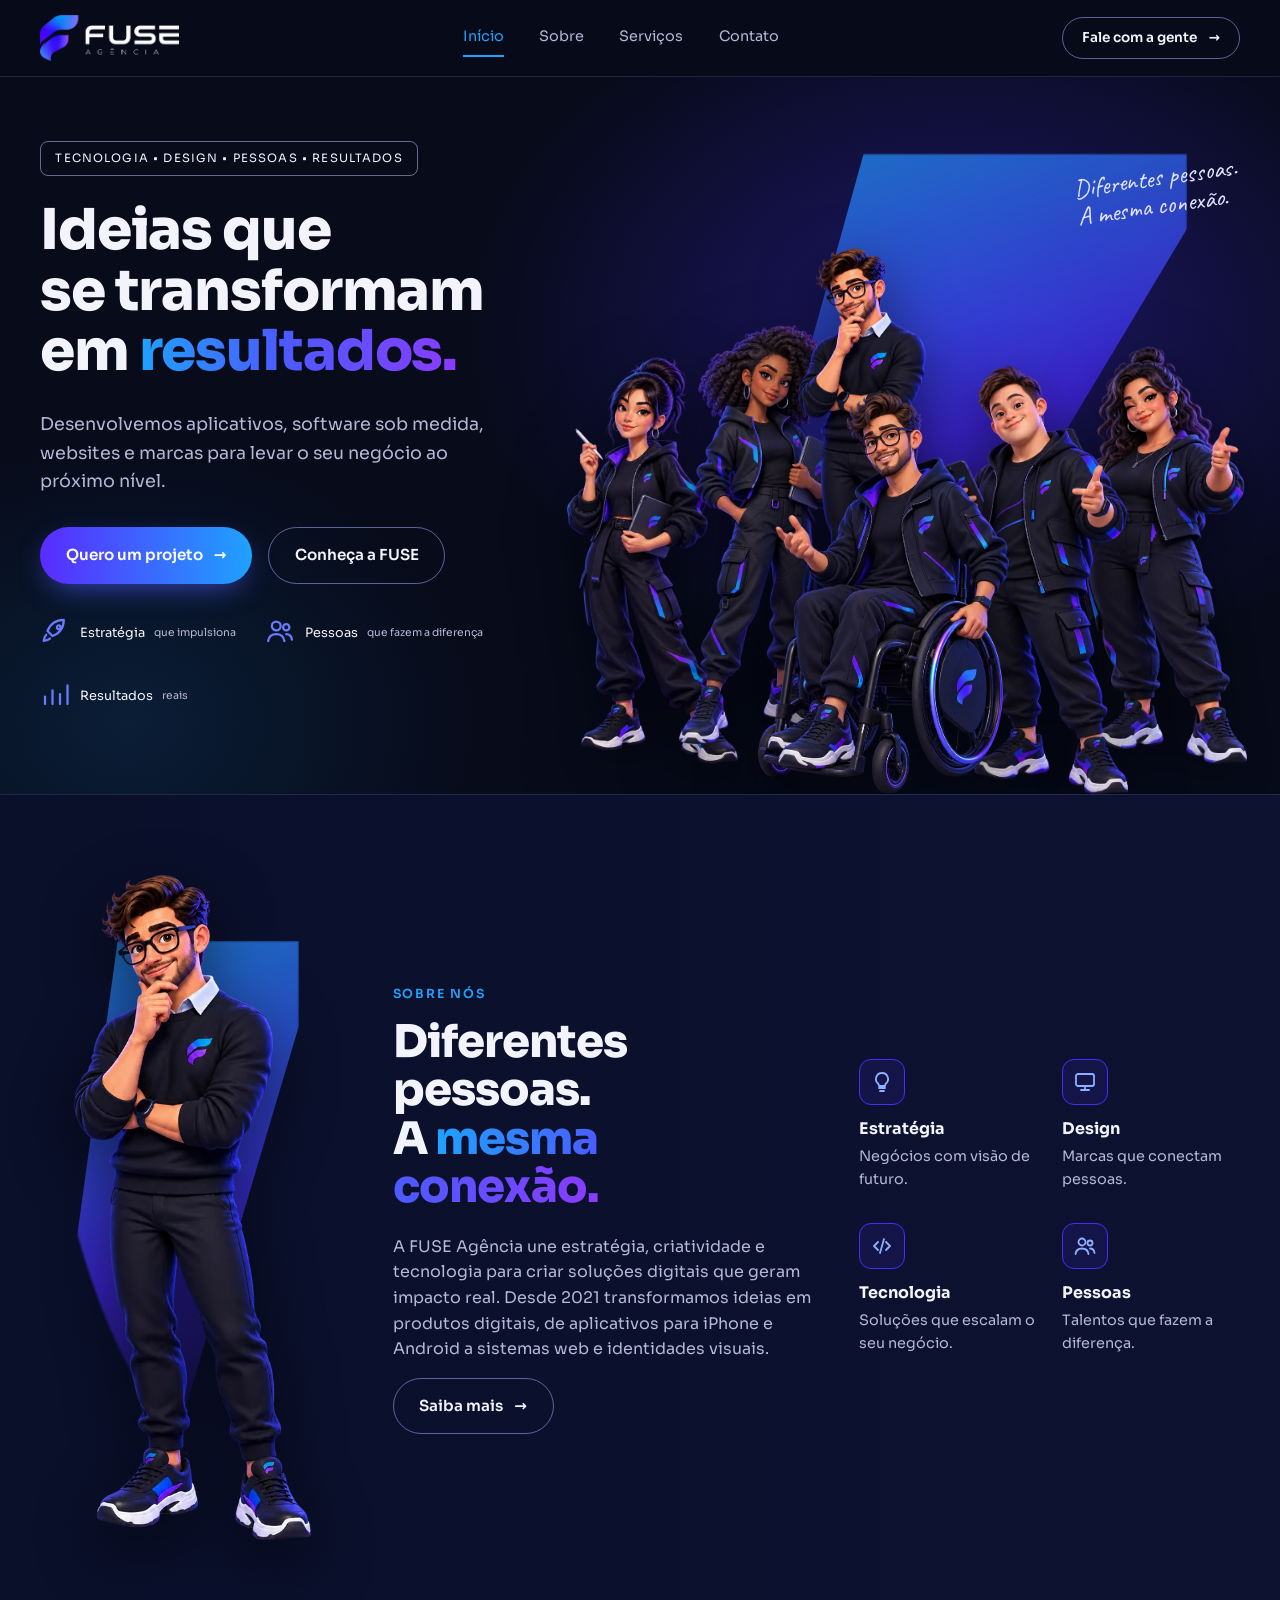
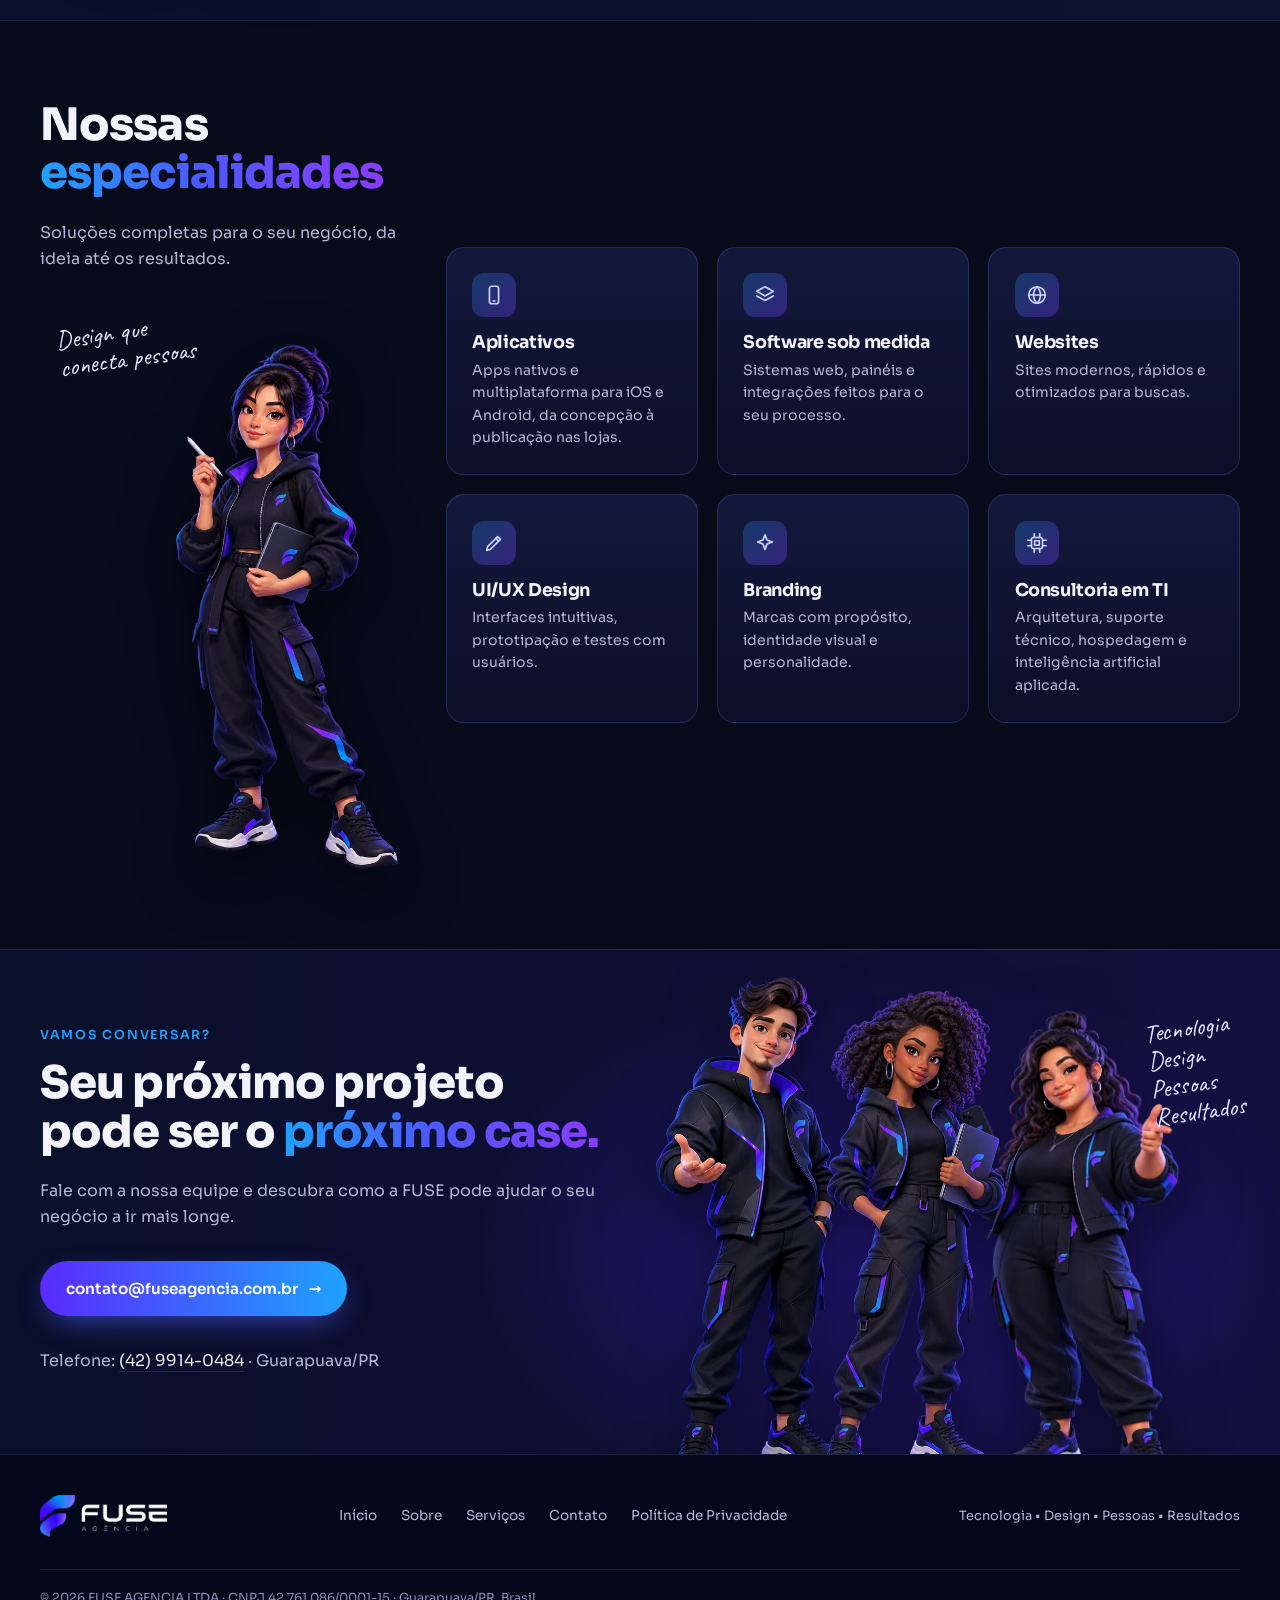
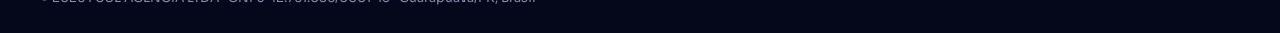
==== index.html @ 269b2692 "Landing page da FUSE Agência com deploy em Docker na VPS - Site estático (index + política de privac" ====
<!doctype html>
<html lang="pt-BR">
<head>
  <meta charset="utf-8">
  <meta name="viewport" content="width=device-width, initial-scale=1">
  <title>FUSE Agência | Desenvolvimento de Software, Aplicativos e Design</title>
  <meta name="description" content="FUSE Agência (FUSE AGENCIA LTDA) desenvolve aplicativos iOS e Android, sistemas sob medida, websites e design de marcas. Guarapuava/PR.">
  <meta name="theme-color" content="#070b1a">
  <link rel="canonical" href="https://fuseagencia.com.br/">
  <meta property="og:type" content="website">
  <meta property="og:title" content="FUSE Agência | Ideias que se transformam em resultados">
  <meta property="og:description" content="Aplicativos, software sob medida, websites e design.">
  <meta property="og:url" content="https://fuseagencia.com.br/">
  <meta property="og:image" content="https://fuseagencia.com.br/assets/img/icon-512.png">
  <link rel="icon" type="image/png" sizes="32x32" href="assets/img/favicon-32.png">
  <link rel="apple-touch-icon" href="assets/img/apple-touch-icon.png">
  <link rel="preconnect" href="https://fonts.googleapis.com">
  <link rel="preconnect" href="https://fonts.gstatic.com" crossorigin>
  <link href="https://fonts.googleapis.com/css2?family=Sora:wght@400;600;700;800&family=Caveat:wght@500&display=swap" rel="stylesheet">
  <link rel="stylesheet" href="assets/css/style.css">
  <script type="application/ld+json">
  {
    "@context": "https://schema.org",
    "@type": "Organization",
    "name": "FUSE Agência",
    "legalName": "FUSE AGENCIA LTDA",
    "taxID": "42.761.086/0001-15",
    "url": "https://fuseagencia.com.br",
    "logo": "https://fuseagencia.com.br/assets/img/icon-512.png",
    "email": "contato@fuseagencia.com.br",
    "telephone": "+55 42 9914-0484",
    "foundingDate": "2021-07-18",
    "address": {
      "@type": "PostalAddress",
      "addressLocality": "Guarapuava",
      "addressRegion": "PR",
      "addressCountry": "BR"
    }
  }
  </script>
</head>
<body>

<header class="site-header">
  <div class="container nav">
    <a href="#inicio" class="brand" aria-label="FUSE Agência - início">
      <img src="assets/img/logo-horizontal.webp" alt="FUSE Agência" width="140" height="46">
    </a>
    <nav class="menu" aria-label="Principal">
      <a href="#inicio" class="active">Início</a>
      <a href="#sobre">Sobre</a>
      <a href="#servicos">Serviços</a>
      <a href="#contato">Contato</a>
    </nav>
    <a href="#contato" class="btn btn-outline btn-sm">Fale com a gente <span aria-hidden="true">→</span></a>
  </div>
</header>

<main>
  <!-- HERO -->
  <section class="hero" id="inicio">
    <div class="container hero-grid">
      <div class="hero-copy">
        <span class="tag">Tecnologia • Design • Pessoas • Resultados</span>
        <h1>Ideias que <br>se transformam <br>em <span class="grad">resultados.</span></h1>
        <p class="lead">Desenvolvemos aplicativos, software sob medida, websites e marcas para levar o seu negócio ao próximo nível.</p>
        <div class="actions">
          <a href="#contato" class="btn btn-primary">Quero um projeto <span aria-hidden="true">→</span></a>
          <a href="#sobre" class="btn btn-outline">Conheça a FUSE</a>
        </div>
        <ul class="hero-points">
          <li><span class="ico"><svg viewBox="0 0 24 24" fill="none" stroke="currentColor" stroke-width="1.8" stroke-linecap="round" stroke-linejoin="round" aria-hidden="true"><path d="M5 15c-1.5 1.5-2 5-2 5s3.5-.5 5-2"/><path d="M9 15l-3-3c1.5-4 5-9 13-9 0 8-5 11.5-9 13z"/><circle cx="15" cy="9" r="1.5"/></svg></span>Estratégia<br><small>que impulsiona</small></li>
          <li><span class="ico"><svg viewBox="0 0 24 24" fill="none" stroke="currentColor" stroke-width="1.8" stroke-linecap="round" stroke-linejoin="round" aria-hidden="true"><circle cx="9" cy="8" r="3.5"/><path d="M2.5 20c.5-3.5 3-5.5 6.5-5.5s6 2 6.5 5.5"/><circle cx="17" cy="9" r="2.5"/><path d="M17 14.5c2.5 0 4.2 1.6 4.5 4.5"/></svg></span>Pessoas<br><small>que fazem a diferença</small></li>
          <li><span class="ico"><svg viewBox="0 0 24 24" fill="none" stroke="currentColor" stroke-width="1.8" stroke-linecap="round" stroke-linejoin="round" aria-hidden="true"><path d="M4 20V14M10 20V9M16 20V12M22 20V5"/></svg></span>Resultados<br><small>reais</small></li>
        </ul>
      </div>
      <div class="hero-art" aria-hidden="true">
        <div class="swoosh"></div>
        <p class="note note-hero">Diferentes pessoas.<br>A mesma conexão.</p>
        <div class="crew">
          <img class="c c1" src="assets/img/criativa.webp" alt="">
          <img class="c c2" src="assets/img/afrotech.webp" alt="">
          <img class="c c3" src="assets/img/estrategico.webp" alt="">
          <img class="c c4" src="assets/img/fashion.webp" alt="">
          <img class="c c5" src="assets/img/cadeira.webp" alt="">
          <img class="c c6" src="assets/img/mascote.webp" alt="">
        </div>
      </div>
    </div>
  </section>

  <!-- SOBRE -->
  <section class="about" id="sobre">
    <div class="container about-grid">
      <div class="about-art">
        <div class="swoosh small"></div>
        <img src="assets/img/estrategico.webp" alt="Personagem FUSE em pose pensativa" loading="lazy">
      </div>
      <div class="about-copy">
        <span class="eyebrow">Sobre nós</span>
        <h2>Diferentes pessoas.<br>A <span class="grad">mesma conexão.</span></h2>
        <p>A FUSE Agência une estratégia, criatividade e tecnologia para criar soluções digitais que geram impacto real. Desde 2021 transformamos ideias em produtos digitais, de aplicativos para iPhone e Android a sistemas web e identidades visuais.</p>
        <a href="#servicos" class="btn btn-outline">Saiba mais <span aria-hidden="true">→</span></a>
      </div>
      <ul class="pillars">
        <li><span class="pi"><svg viewBox="0 0 24 24" fill="none" stroke="currentColor" stroke-width="1.8" stroke-linecap="round" stroke-linejoin="round" aria-hidden="true"><path d="M9 18h6M10 21h4"/><path d="M12 3a6 6 0 0 0-4 10.5c.7.7 1 1.5 1 2.5h6c0-1 .3-1.8 1-2.5A6 6 0 0 0 12 3z"/></svg></span><strong>Estratégia</strong>Negócios com visão de futuro.</li>
        <li><span class="pi"><svg viewBox="0 0 24 24" fill="none" stroke="currentColor" stroke-width="1.8" stroke-linecap="round" stroke-linejoin="round" aria-hidden="true"><rect x="3" y="4" width="18" height="12" rx="2"/><path d="M8 20h8M12 16v4"/></svg></span><strong>Design</strong>Marcas que conectam pessoas.</li>
        <li><span class="pi"><svg viewBox="0 0 24 24" fill="none" stroke="currentColor" stroke-width="1.8" stroke-linecap="round" stroke-linejoin="round" aria-hidden="true"><path d="M8 8l-4 4 4 4M16 8l4 4-4 4M14 5l-4 14"/></svg></span><strong>Tecnologia</strong>Soluções que escalam o seu negócio.</li>
        <li><span class="pi"><svg viewBox="0 0 24 24" fill="none" stroke="currentColor" stroke-width="1.8" stroke-linecap="round" stroke-linejoin="round" aria-hidden="true"><circle cx="9" cy="8" r="3.5"/><path d="M2.5 20c.5-3.5 3-5.5 6.5-5.5s6 2 6.5 5.5"/><circle cx="17" cy="9" r="2.5"/><path d="M17 14.5c2.5 0 4.2 1.6 4.5 4.5"/></svg></span><strong>Pessoas</strong>Talentos que fazem a diferença.</li>
      </ul>
    </div>
  </section>

  <!-- SERVIÇOS -->
  <section class="services" id="servicos">
    <div class="container services-grid">
      <div class="services-head">
        <h2>Nossas <span class="grad">especialidades</span></h2>
        <p>Soluções completas para o seu negócio, da ideia até os resultados.</p>
        <p class="note">Design que<br>conecta pessoas</p>
        <img src="assets/img/criativa.webp" alt="Personagem FUSE criativa com tablet e caneta" loading="lazy" class="services-char">
      </div>
      <div class="cards">
        <article class="card"><span class="ci"><svg viewBox="0 0 24 24" fill="none" stroke="currentColor" stroke-width="1.8" stroke-linecap="round" stroke-linejoin="round" aria-hidden="true"><rect x="7" y="2.5" width="10" height="19" rx="2.5"/><path d="M11 18.5h2"/></svg></span><h3>Aplicativos</h3><p>Apps nativos e multiplataforma para iOS e Android, da concepção à publicação nas lojas.</p></article>
        <article class="card"><span class="ci"><svg viewBox="0 0 24 24" fill="none" stroke="currentColor" stroke-width="1.8" stroke-linecap="round" stroke-linejoin="round" aria-hidden="true"><path d="M12 3l9 5-9 5-9-5 9-5z"/><path d="M3 13l9 5 9-5"/></svg></span><h3>Software sob medida</h3><p>Sistemas web, painéis e integrações feitos para o seu processo.</p></article>
        <article class="card"><span class="ci"><svg viewBox="0 0 24 24" fill="none" stroke="currentColor" stroke-width="1.8" stroke-linecap="round" stroke-linejoin="round" aria-hidden="true"><circle cx="12" cy="12" r="9"/><path d="M3 12h18M12 3c2.5 2.5 3.8 5.5 3.8 9s-1.3 6.5-3.8 9c-2.5-2.5-3.8-5.5-3.8-9S9.5 5.5 12 3z"/></svg></span><h3>Websites</h3><p>Sites modernos, rápidos e otimizados para buscas.</p></article>
        <article class="card"><span class="ci"><svg viewBox="0 0 24 24" fill="none" stroke="currentColor" stroke-width="1.8" stroke-linecap="round" stroke-linejoin="round" aria-hidden="true"><path d="M4 20l4-1 11-11-3-3L5 16l-1 4z"/><path d="M14 7l3 3"/></svg></span><h3>UI/UX Design</h3><p>Interfaces intuitivas, prototipação e testes com usuários.</p></article>
        <article class="card"><span class="ci"><svg viewBox="0 0 24 24" fill="none" stroke="currentColor" stroke-width="1.8" stroke-linecap="round" stroke-linejoin="round" aria-hidden="true"><path d="M12 3l2.2 5.8L20 11l-5.8 2.2L12 19l-2.2-5.8L4 11l5.8-2.2z"/></svg></span><h3>Branding</h3><p>Marcas com propósito, identidade visual e personalidade.</p></article>
        <article class="card"><span class="ci"><svg viewBox="0 0 24 24" fill="none" stroke="currentColor" stroke-width="1.8" stroke-linecap="round" stroke-linejoin="round" aria-hidden="true"><rect x="6" y="6" width="12" height="12" rx="2"/><rect x="9.5" y="9.5" width="5" height="5"/><path d="M9 2v4M15 2v4M9 18v4M15 18v4M2 9h4M2 15h4M18 9h4M18 15h4"/></svg></span><h3>Consultoria em TI</h3><p>Arquitetura, suporte técnico, hospedagem e inteligência artificial aplicada.</p></article>
      </div>
    </div>
  </section>

  <!-- CTA / CONTATO -->
  <section class="cta" id="contato">
    <div class="container cta-grid">
      <div class="cta-copy">
        <span class="eyebrow">Vamos conversar?</span>
        <h2>Seu próximo projeto pode ser o <span class="grad">próximo case.</span></h2>
        <p>Fale com a nossa equipe e descubra como a FUSE pode ajudar o seu negócio a ir mais longe.</p>
        <div class="actions">
          <a href="mailto:contato@fuseagencia.com.br" class="btn btn-primary">contato@fuseagencia.com.br <span aria-hidden="true">→</span></a>
        </div>
        <p class="contact-line">Telefone: <a href="tel:+554299140484">(42) 9914-0484</a> · Guarapuava/PR</p>
      </div>
      <div class="cta-art" aria-hidden="true">
        <p class="note note-cta">Tecnologia<br>Design<br>Pessoas<br>Resultados</p>
        <img class="d d1" src="assets/img/techwear.webp" alt="">
        <img class="d d2" src="assets/img/afrotech.webp" alt="">
        <img class="d d3" src="assets/img/fashion.webp" alt="">
      </div>
    </div>
  </section>
</main>

<footer class="site-footer">
  <div class="container footer-top">
    <img src="assets/img/logo-horizontal.webp" alt="FUSE Agência" width="128" height="42" loading="lazy">
    <nav aria-label="Rodapé">
      <a href="#inicio">Início</a>
      <a href="#sobre">Sobre</a>
      <a href="#servicos">Serviços</a>
      <a href="#contato">Contato</a>
      <a href="privacidade.html">Política de Privacidade</a>
    </nav>
    <span class="motto">Tecnologia • Design • Pessoas • Resultados</span>
  </div>
  <div class="container footer-legal">
    <p>© <span id="y">2026</span> FUSE AGENCIA LTDA · CNPJ 42.761.086/0001-15 · Guarapuava/PR, Brasil</p>
  </div>
</footer>

<script>document.getElementById('y').textContent = new Date().getFullYear();</script>
</body>
</html>
---- assets/css/style.css ----
:root {
  --bg: #070b1a;
  --bg-2: #0c1230;
  --bg-3: #141b45;
  --line: rgba(140, 150, 255, .18);
  --text: #f3f4fb;
  --muted: #b4b8d6;
  --blue: #1fa2ff;
  --indigo: #4b2bff;
  --violet: #7b3bff;
  --pink: #c06bff;
  --grad: linear-gradient(90deg, #1fa2ff 0%, #4b5bff 45%, #8a3bff 100%);
  --light: #f4f5fb;
  --ink: #0b1030;
  --radius: 18px;
  --font: "Sora", system-ui, -apple-system, "Segoe UI", Roboto, sans-serif;
  --hand: "Caveat", cursive;
}

* { box-sizing: border-box; }
html { scroll-behavior: smooth; }
body {
  margin: 0;
  font-family: var(--font);
  background: var(--bg);
  color: var(--text);
  line-height: 1.6;
  -webkit-font-smoothing: antialiased;
  overflow-x: hidden;
}
img { max-width: 100%; display: block; }
a { color: inherit; text-decoration: none; }
h1, h2, h3 { line-height: 1.08; margin: 0 0 .5em; letter-spacing: -.02em; }
.container { width: min(1200px, 100% - 32px); margin-inline: auto; }

.grad {
  background: var(--grad);
  -webkit-background-clip: text;
  background-clip: text;
  color: transparent;
}
.eyebrow {
  display: inline-block;
  font-size: .78rem;
  font-weight: 600;
  letter-spacing: .14em;
  text-transform: uppercase;
  color: var(--blue);
  margin-bottom: .8rem;
}
.note {
  font-family: var(--hand);
  font-size: 1.6rem;
  line-height: 1.1;
  color: #e3e4ff;
  transform: rotate(-8deg);
  margin: 0;
}

/* Botões */
.btn {
  display: inline-flex;
  align-items: center;
  gap: .7rem;
  padding: .95rem 1.6rem;
  border-radius: 999px;
  font-weight: 600;
  font-size: .95rem;
  transition: transform .2s, box-shadow .2s, background .2s;
}
.btn:hover { transform: translateY(-2px); }
.btn-primary {
  background: linear-gradient(90deg, #5a2bff, #1fa2ff);
  color: #fff;
  box-shadow: 0 10px 30px -10px rgba(75, 91, 255, .8);
}
.btn-outline { border: 1.5px solid rgba(160, 170, 255, .55); color: var(--text); }
.btn-outline:hover { background: rgba(120, 130, 255, .12); }
.btn-sm { padding: .6rem 1.2rem; font-size: .85rem; }
.actions { display: flex; flex-wrap: wrap; gap: 1rem; margin: 2rem 0; }

/* Header */
.site-header {
  position: sticky;
  top: 0;
  z-index: 50;
  background: rgba(7, 11, 26, .78);
  backdrop-filter: blur(12px);
  border-bottom: 1px solid var(--line);
}
.nav { display: flex; align-items: center; justify-content: space-between; gap: 1rem; height: 76px; }
.brand img { height: 46px; width: auto; }
.menu { display: flex; gap: 2.2rem; font-size: .9rem; color: var(--muted); }
.menu a { padding: .4rem 0; border-bottom: 2px solid transparent; transition: color .2s; }
.menu a:hover, .menu a.active { color: var(--blue); }
.menu a.active { border-color: var(--blue); }

/* Hero */
.hero {
  position: relative;
  padding: 4rem 0 0;
  background:
    radial-gradient(700px 500px at 75% 35%, rgba(75, 43, 255, .35), transparent 70%),
    radial-gradient(500px 400px at 10% 90%, rgba(31, 162, 255, .12), transparent 70%),
    var(--bg);
  overflow: hidden;
}
.hero-grid { display: grid; grid-template-columns: 1fr 1.3fr; align-items: end; gap: 2rem; }
.hero-copy { padding-bottom: 5rem; }
.tag {
  display: inline-block;
  font-size: .72rem;
  letter-spacing: .1em;
  text-transform: uppercase;
  padding: .45rem .9rem;
  border: 1px solid rgba(200, 205, 255, .5);
  border-radius: 8px;
  margin-bottom: 1.5rem;
}
.hero h1 { font-size: clamp(2.4rem, 4.4vw, 3.9rem); font-weight: 800; }
.lead { font-size: 1.1rem; color: var(--muted); max-width: 30rem; }
.hero-points { list-style: none; padding: 0; margin: 0; display: flex; flex-wrap: wrap; gap: 1.8rem; font-size: .8rem; line-height: 1.3; }
.hero-points li { display: flex; align-items: center; gap: .6rem; }
.hero-points small { color: var(--muted); }
.ico { color: #6b7bff; }
.ico svg { width: 30px; height: 30px; }
.pi svg { width: 24px; height: 24px; }
.ci svg { width: 22px; height: 22px; color: #cfd6ff; }

.hero-art { position: relative; min-height: 640px; }
.swoosh {
  position: absolute;
  right: 8%;
  top: 0;
  width: 70%;
  height: 78%;
  background: linear-gradient(160deg, #1fa2ff, #4b2bff 55%, rgba(75, 43, 255, 0) 85%);
  border-radius: 0 0 0 100%;
  clip-path: polygon(30% 0, 100% 0, 100% 15%, 45% 100%, 0 100%);
  opacity: .7;
  filter: blur(1px);
}
.swoosh.small { right: auto; left: 0; top: 10%; width: 85%; height: 85%; }
.note-hero { position: absolute; right: 0; top: 10px; z-index: 3; }
.crew { position: relative; height: 640px; }
.crew .c {
  position: absolute;
  bottom: 0;
  height: auto;
  filter: drop-shadow(0 20px 30px rgba(0, 0, 0, .5));
}
.crew .c1 { left: -2%; width: 26%; bottom: 30px; z-index: 1; }
.crew .c2 { left: 15%; width: 25%; bottom: 50px; z-index: 1; }
.crew .c3 { left: 33%; width: 23%; bottom: 120px; z-index: 1; }
.crew .c4 { left: 72%; width: 29%; bottom: 30px; z-index: 1; }
.crew .c5 { left: 27%; width: 38%; bottom: 0; z-index: 3; }
.crew .c6 { left: 55%; width: 28%; bottom: 0; z-index: 2; }

/* Sobre */
.about {
  background: linear-gradient(90deg, #0a0f2a, var(--bg-2));
  border-top: 1px solid var(--line);
  padding: 5rem 0;
}
.about-grid { display: grid; grid-template-columns: .8fr 1.1fr 1fr; gap: 3rem; align-items: center; }
.about-art { position: relative; }
.about-art img { position: relative; width: 78%; margin-inline: auto; filter: drop-shadow(0 20px 30px rgba(0, 0, 0, .5)); }
.about h2, .services h2, .cta h2 { font-size: clamp(2rem, 3.6vw, 2.8rem); font-weight: 800; }
.about-copy p { color: var(--muted); }
.pillars { list-style: none; margin: 0; padding: 0; display: grid; grid-template-columns: 1fr 1fr; gap: 2rem 1.5rem; }
.pillars li { display: flex; flex-direction: column; font-size: .9rem; color: var(--muted); }
.pillars strong { color: var(--text); font-size: 1rem; margin: .7rem 0 .2rem; }
.pi {
  display: grid;
  place-items: center;
  width: 46px;
  height: 46px;
  border: 1.5px solid var(--indigo);
  border-radius: 12px;
  font-size: 1.1rem;
  font-weight: 700;
  color: #8fb0ff;
  background: rgba(75, 43, 255, .12);
}

/* Serviços */
.services { background: var(--bg); padding: 5rem 0; border-top: 1px solid var(--line); }
.services-grid { display: grid; grid-template-columns: .9fr 2fr; gap: 3rem; }
.services-head p { color: var(--muted); }
.services-head .note { color: #e3e4ff; margin: 2rem 0 0 1rem; }
.services-char { width: 62%; margin: -1rem 0 0 auto; filter: drop-shadow(0 20px 30px rgba(0, 0, 0, .5)); }
.cards { display: grid; grid-template-columns: repeat(3, 1fr); gap: 1.2rem; align-content: center; }
.card {
  background: linear-gradient(180deg, rgba(30, 38, 90, .55), rgba(14, 19, 50, .55));
  border: 1px solid var(--line);
  border-radius: var(--radius);
  padding: 1.6rem;
  transition: transform .25s, border-color .25s;
}
.card:hover { transform: translateY(-4px); border-color: rgba(120, 130, 255, .55); }
.card h3 { font-size: 1.1rem; margin: 1rem 0 .4rem; }
.card p { margin: 0; font-size: .88rem; color: var(--muted); }
.ci {
  display: grid;
  place-items: center;
  width: 44px;
  height: 44px;
  border-radius: 12px;
  background: linear-gradient(135deg, rgba(31, 162, 255, .25), rgba(123, 59, 255, .35));
  font-size: 1.2rem;
}

/* CTA */
.cta {
  position: relative;
  background:
    radial-gradient(600px 400px at 70% 60%, rgba(75, 43, 255, .4), transparent 70%),
    linear-gradient(90deg, #0a0f2a, #120f3d);
  border-top: 1px solid var(--line);
  padding-top: 4rem;
  overflow: hidden;
}
.cta-grid { display: grid; grid-template-columns: 1fr 1fr; gap: 2rem; align-items: end; }
.cta-copy { padding-bottom: 4rem; }
.cta-copy p { color: var(--muted); }
.contact-line a { color: var(--text); border-bottom: 1px solid var(--line); }
.cta-art { position: relative; height: 440px; }
.cta-art .d { position: absolute; bottom: -40px; filter: drop-shadow(0 20px 30px rgba(0, 0, 0, .5)); }
.d1 { left: 0;   width: 33%; z-index: 1; }
.d2 { left: 26%; width: 34%; z-index: 2; }
.d3 { left: 52%; width: 38%; z-index: 1; }
.note-cta { position: absolute; right: 0; top: 0; z-index: 3; }

/* Footer */
.site-footer { background: #05081a; border-top: 1px solid var(--line); padding: 2.5rem 0 1.5rem; font-size: .85rem; }
.footer-top { display: flex; flex-wrap: wrap; align-items: center; justify-content: space-between; gap: 1.5rem; }
.footer-top img { height: 42px; width: auto; }
.footer-top nav { display: flex; flex-wrap: wrap; gap: 1.5rem; color: var(--muted); }
.footer-top nav a:hover { color: var(--blue); }
.motto { color: var(--muted); font-size: .8rem; }
.footer-legal { border-top: 1px solid var(--line); margin-top: 2rem; padding-top: 1.2rem; color: #8a8fb4; font-size: .78rem; }
.footer-legal p { margin: 0; }

/* Página de texto (privacidade) */
.legal-page { padding: 4rem 0 5rem; }
.legal-page .container { max-width: 820px; }
.legal-page h1 { font-size: clamp(2rem, 4vw, 2.8rem); font-weight: 800; }
.legal-page h2 { font-size: 1.25rem; margin-top: 2.2rem; }
.legal-page p, .legal-page li { color: var(--muted); }
.legal-page a { color: var(--blue); }

/* Responsivo */
@media (max-width: 1024px) {
  .about-grid { grid-template-columns: 1fr 1.4fr; }
  .pillars { grid-column: 1 / -1; grid-template-columns: repeat(4, 1fr); }
  .cards { grid-template-columns: repeat(2, 1fr); }
}
@media (max-width: 860px) {
  .menu { display: none; }
  .hero { padding-top: 2.5rem; }
  .hero-grid, .cta-grid, .services-grid { grid-template-columns: 1fr; }
  .hero-copy { padding-bottom: 0; }
  .hero-art { min-height: 0; }
  .crew { height: 100vw; max-height: 640px; }
  .hero h1 br { display: none; }
  .note-hero { font-size: 1.3rem; }
  .about-grid { grid-template-columns: 1fr; }
  .about-art { max-width: 220px; margin-inline: auto; }
  .pillars { grid-template-columns: 1fr 1fr; }
  .services-head .note, .services-char { display: none; }
  .cta-copy { padding-bottom: 0; }
  .cta-art { height: 80vw; max-height: 420px; }
  .note-cta { font-size: 1.3rem; }
}
@media (max-width: 540px) {
  .nav .btn-sm { display: none; }
  .cards { grid-template-columns: 1fr; }
  .hero-points { gap: 1rem; }
  .footer-top { flex-direction: column; align-items: flex-start; }
}

/* Itens de grid podem encolher abaixo do conteúdo (evita rolagem horizontal no celular) */
.hero-grid > *, .about-grid > *, .services-grid > *, .cta-grid > *, .cards > * { min-width: 0; }
@media (max-width: 540px) {
  .cta .btn-primary { font-size: .85rem; padding: .9rem 1.2rem; }
}
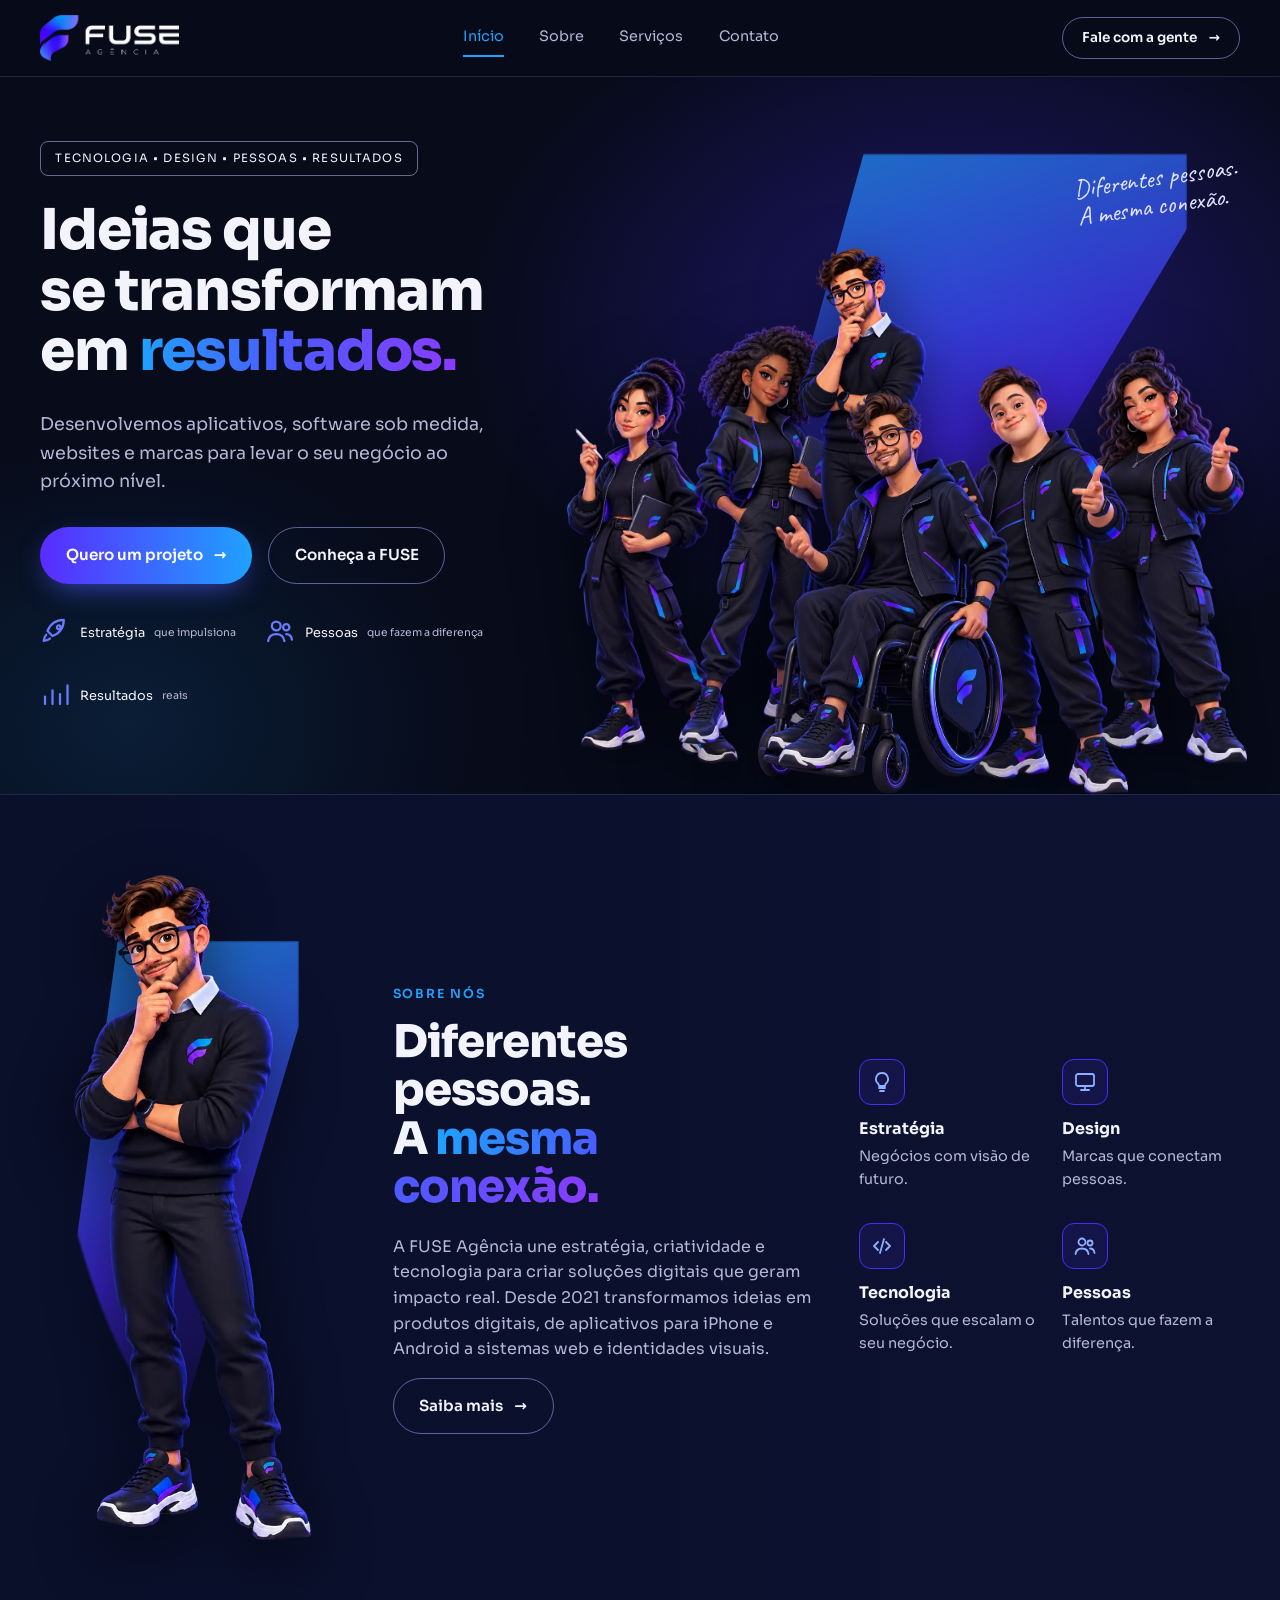
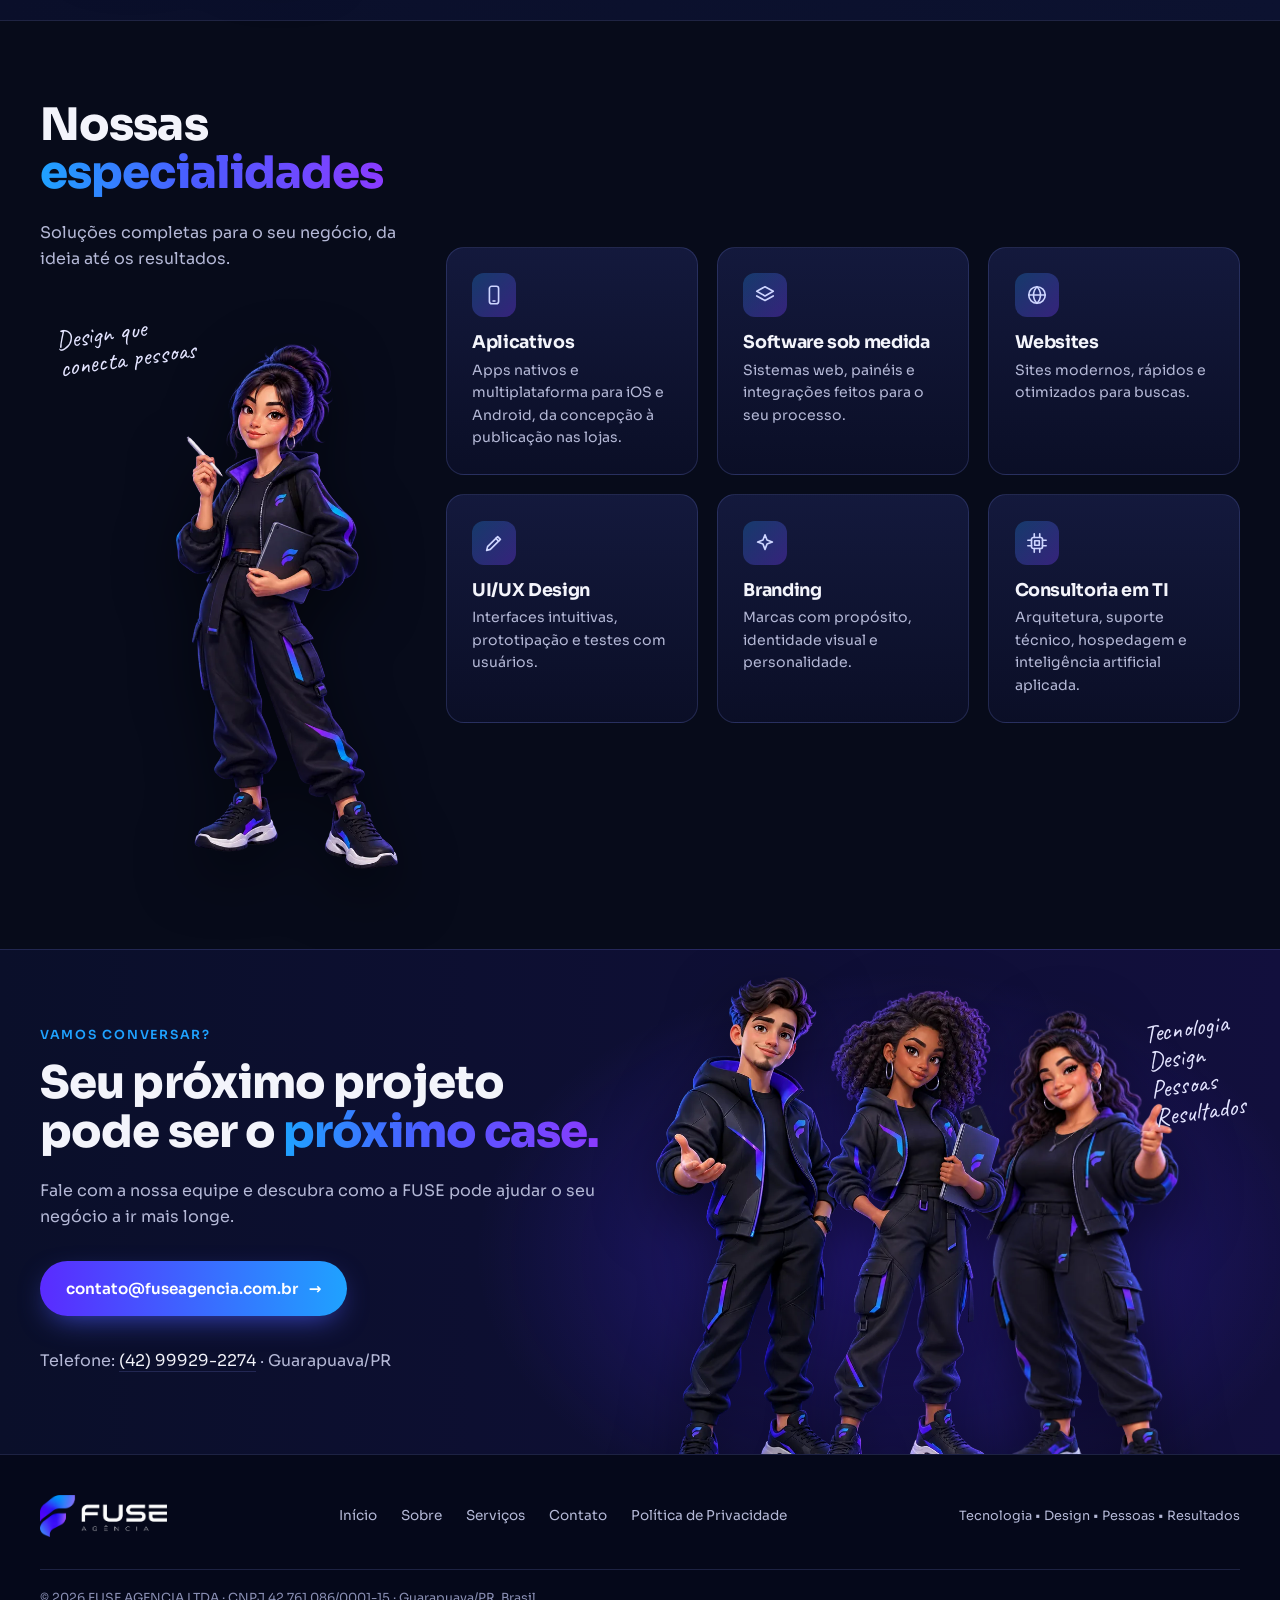
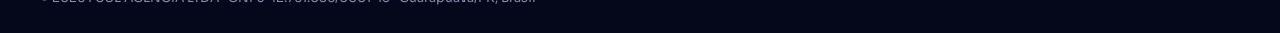
==== commit 07c67f2a: "Corrige telefone de contato para (42) 99929-2274 Co-Authored-By: Claude Opus 5.5 <noreply@anthropic." ====
--- a/index.html
+++ b/index.html
@@ -28,7 +28,7 @@
     "url": "https://fuseagencia.com.br",
     "logo": "https://fuseagencia.com.br/assets/img/icon-512.png",
     "email": "contato@fuseagencia.com.br",
-    "telephone": "+55 42 9914-0484",
+    "telephone": "+55 42 99929-2274",
     "foundingDate": "2021-07-18",
     "address": {
       "@type": "PostalAddress",
@@ -141,7 +141,7 @@
         <div class="actions">
           <a href="mailto:contato@fuseagencia.com.br" class="btn btn-primary">contato@fuseagencia.com.br <span aria-hidden="true">→</span></a>
         </div>
-        <p class="contact-line">Telefone: <a href="tel:+554299140484">(42) 9914-0484</a> · Guarapuava/PR</p>
+        <p class="contact-line">Telefone: <a href="tel:+5542999292274">(42) 99929-2274</a> · Guarapuava/PR</p>
       </div>
       <div class="cta-art" aria-hidden="true">
         <p class="note note-cta">Tecnologia<br>Design<br>Pessoas<br>Resultados</p>
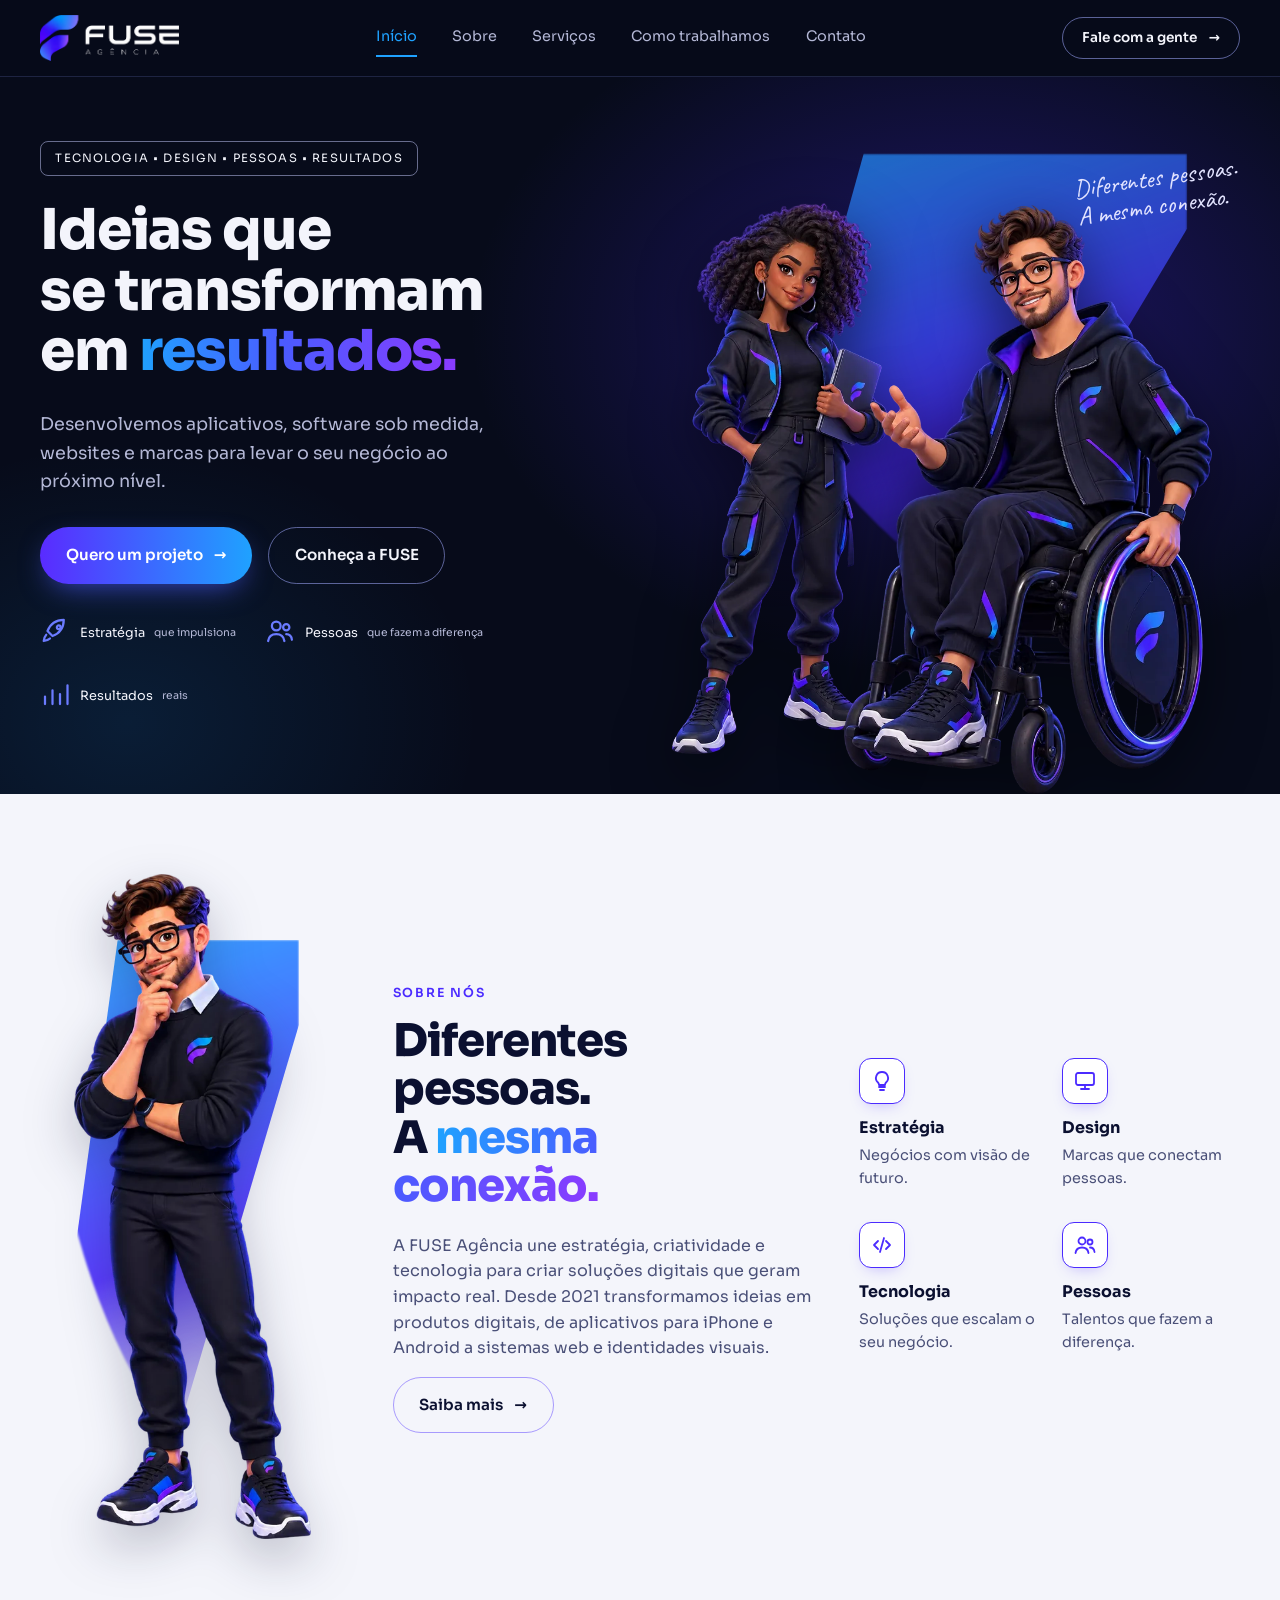
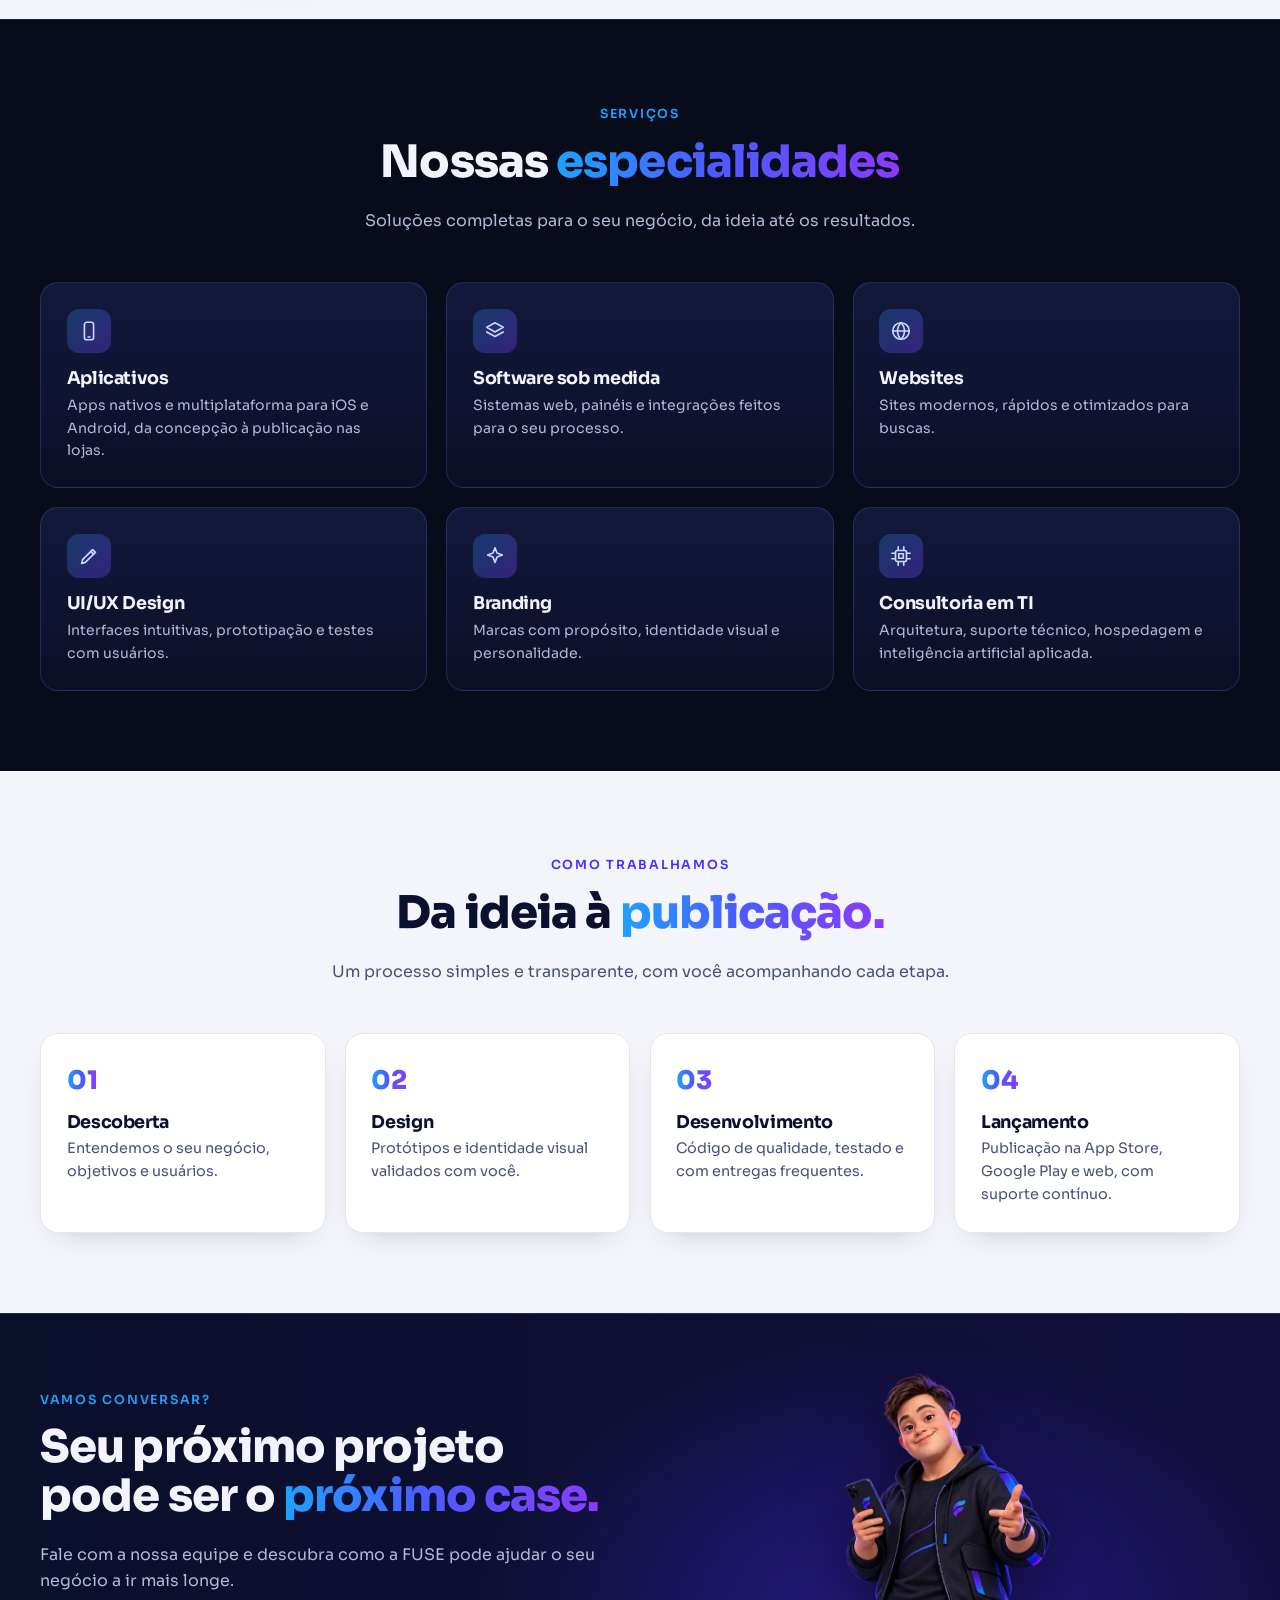
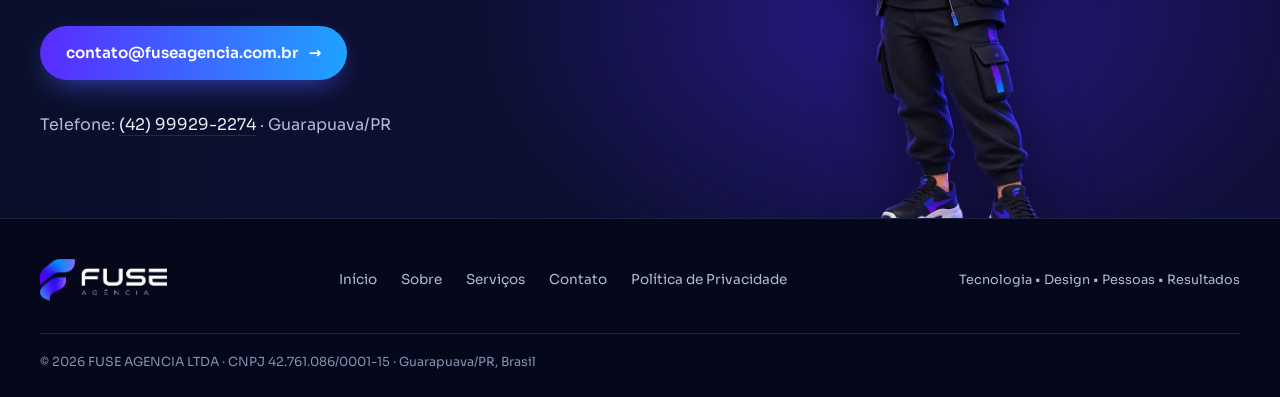
==== commit 772335d7: "Landing mais limpa: hero com dois personagens e seções claras - Hero, Sobre e contato com no máximo " ====
--- a/index.html
+++ b/index.html
@@ -50,6 +50,7 @@
       <a href="#inicio" class="active">Início</a>
       <a href="#sobre">Sobre</a>
       <a href="#servicos">Serviços</a>
+      <a href="#processo">Como trabalhamos</a>
       <a href="#contato">Contato</a>
     </nav>
     <a href="#contato" class="btn btn-outline btn-sm">Fale com a gente <span aria-hidden="true">→</span></a>
@@ -78,19 +79,15 @@
         <div class="swoosh"></div>
         <p class="note note-hero">Diferentes pessoas.<br>A mesma conexão.</p>
         <div class="crew">
-          <img class="c c1" src="assets/img/criativa.webp" alt="">
-          <img class="c c2" src="assets/img/afrotech.webp" alt="">
-          <img class="c c3" src="assets/img/estrategico.webp" alt="">
-          <img class="c c4" src="assets/img/fashion.webp" alt="">
-          <img class="c c5" src="assets/img/cadeira.webp" alt="">
-          <img class="c c6" src="assets/img/mascote.webp" alt="">
+          <img class="c c-back" src="assets/img/afrotech.webp" alt="">
+          <img class="c c-front" src="assets/img/cadeira.webp" alt="">
         </div>
       </div>
     </div>
   </section>
 
   <!-- SOBRE -->
-  <section class="about" id="sobre">
+  <section class="about section-light" id="sobre">
     <div class="container about-grid">
       <div class="about-art">
         <div class="swoosh small"></div>
@@ -113,12 +110,11 @@
 
   <!-- SERVIÇOS -->
   <section class="services" id="servicos">
-    <div class="container services-grid">
-      <div class="services-head">
+    <div class="container">
+      <div class="section-head">
+        <span class="eyebrow">Serviços</span>
         <h2>Nossas <span class="grad">especialidades</span></h2>
         <p>Soluções completas para o seu negócio, da ideia até os resultados.</p>
-        <p class="note">Design que<br>conecta pessoas</p>
-        <img src="assets/img/criativa.webp" alt="Personagem FUSE criativa com tablet e caneta" loading="lazy" class="services-char">
       </div>
       <div class="cards">
         <article class="card"><span class="ci"><svg viewBox="0 0 24 24" fill="none" stroke="currentColor" stroke-width="1.8" stroke-linecap="round" stroke-linejoin="round" aria-hidden="true"><rect x="7" y="2.5" width="10" height="19" rx="2.5"/><path d="M11 18.5h2"/></svg></span><h3>Aplicativos</h3><p>Apps nativos e multiplataforma para iOS e Android, da concepção à publicação nas lojas.</p></article>
@@ -128,6 +124,23 @@
         <article class="card"><span class="ci"><svg viewBox="0 0 24 24" fill="none" stroke="currentColor" stroke-width="1.8" stroke-linecap="round" stroke-linejoin="round" aria-hidden="true"><path d="M12 3l2.2 5.8L20 11l-5.8 2.2L12 19l-2.2-5.8L4 11l5.8-2.2z"/></svg></span><h3>Branding</h3><p>Marcas com propósito, identidade visual e personalidade.</p></article>
         <article class="card"><span class="ci"><svg viewBox="0 0 24 24" fill="none" stroke="currentColor" stroke-width="1.8" stroke-linecap="round" stroke-linejoin="round" aria-hidden="true"><rect x="6" y="6" width="12" height="12" rx="2"/><rect x="9.5" y="9.5" width="5" height="5"/><path d="M9 2v4M15 2v4M9 18v4M15 18v4M2 9h4M2 15h4M18 9h4M18 15h4"/></svg></span><h3>Consultoria em TI</h3><p>Arquitetura, suporte técnico, hospedagem e inteligência artificial aplicada.</p></article>
       </div>
+    </div>
+  </section>
+
+  <!-- PROCESSO -->
+  <section class="process section-light" id="processo">
+    <div class="container">
+      <div class="section-head">
+        <span class="eyebrow">Como trabalhamos</span>
+        <h2>Da ideia à <span class="grad">publicação.</span></h2>
+        <p>Um processo simples e transparente, com você acompanhando cada etapa.</p>
+      </div>
+      <ol class="steps">
+        <li><span class="num">01</span><h3>Descoberta</h3><p>Entendemos o seu negócio, objetivos e usuários.</p></li>
+        <li><span class="num">02</span><h3>Design</h3><p>Protótipos e identidade visual validados com você.</p></li>
+        <li><span class="num">03</span><h3>Desenvolvimento</h3><p>Código de qualidade, testado e com entregas frequentes.</p></li>
+        <li><span class="num">04</span><h3>Lançamento</h3><p>Publicação na App Store, Google Play e web, com suporte contínuo.</p></li>
+      </ol>
     </div>
   </section>
 
@@ -144,10 +157,7 @@
         <p class="contact-line">Telefone: <a href="tel:+5542999292274">(42) 99929-2274</a> · Guarapuava/PR</p>
       </div>
       <div class="cta-art" aria-hidden="true">
-        <p class="note note-cta">Tecnologia<br>Design<br>Pessoas<br>Resultados</p>
-        <img class="d d1" src="assets/img/techwear.webp" alt="">
-        <img class="d d2" src="assets/img/afrotech.webp" alt="">
-        <img class="d d3" src="assets/img/fashion.webp" alt="">
+        <img class="d" src="assets/img/mascote.webp" alt="">
       </div>
     </div>
   </section>
--- a/assets/css/style.css
+++ b/assets/css/style.css
@@ -149,12 +149,8 @@
   height: auto;
   filter: drop-shadow(0 20px 30px rgba(0, 0, 0, .5));
 }
-.crew .c1 { left: -2%; width: 26%; bottom: 30px; z-index: 1; }
-.crew .c2 { left: 15%; width: 25%; bottom: 50px; z-index: 1; }
-.crew .c3 { left: 33%; width: 23%; bottom: 120px; z-index: 1; }
-.crew .c4 { left: 72%; width: 29%; bottom: 30px; z-index: 1; }
-.crew .c5 { left: 27%; width: 38%; bottom: 0; z-index: 3; }
-.crew .c6 { left: 55%; width: 28%; bottom: 0; z-index: 2; }
+.crew .c-back  { left: 14%; height: 86%; width: auto; bottom: 40px; z-index: 1; }
+.crew .c-front { left: 40%; height: 92%; width: auto; bottom: 0; z-index: 2; }
 
 /* Sobre */
 .about {
@@ -225,11 +221,7 @@
 .cta-copy p { color: var(--muted); }
 .contact-line a { color: var(--text); border-bottom: 1px solid var(--line); }
 .cta-art { position: relative; height: 440px; }
-.cta-art .d { position: absolute; bottom: -40px; filter: drop-shadow(0 20px 30px rgba(0, 0, 0, .5)); }
-.d1 { left: 0;   width: 33%; z-index: 1; }
-.d2 { left: 26%; width: 34%; z-index: 2; }
-.d3 { left: 52%; width: 38%; z-index: 1; }
-.note-cta { position: absolute; right: 0; top: 0; z-index: 3; }
+.cta-art .d { position: absolute; bottom: -30px; left: 50%; transform: translateX(-50%); height: 108%; width: auto; filter: drop-shadow(0 20px 30px rgba(0, 0, 0, .5)); }
 
 /* Footer */
 .site-footer { background: #05081a; border-top: 1px solid var(--line); padding: 2.5rem 0 1.5rem; font-size: .85rem; }
@@ -284,3 +276,51 @@
 @media (max-width: 540px) {
   .cta .btn-primary { font-size: .85rem; padding: .9rem 1.2rem; }
 }
+
+/* Seções claras (equilíbrio com as escuras) */
+.section-light {
+  background: var(--light);
+  color: var(--ink);
+  border-top: 0;
+}
+.section-light p, .section-light .pillars li { color: #4a5078; }
+.section-light .pillars strong { color: var(--ink); }
+.section-light .eyebrow { color: var(--indigo); }
+.section-light .btn-outline { color: var(--ink); border-color: rgba(75, 43, 255, .45); }
+.section-light .btn-outline:hover { background: rgba(75, 43, 255, .08); }
+.section-light .pi { background: #fff; color: var(--indigo); box-shadow: 0 6px 16px -8px rgba(75, 43, 255, .4); }
+.section-light .swoosh { opacity: .9; }
+.section-light .about-art img { filter: drop-shadow(0 20px 25px rgba(11, 16, 48, .25)); }
+
+.section-head { max-width: 640px; margin: 0 auto 3rem; text-align: center; }
+.section-head p { color: var(--muted); }
+.section-light .section-head p { color: #4a5078; }
+.services .cards { grid-template-columns: repeat(3, 1fr); }
+
+/* Processo */
+.process { padding: 5rem 0; }
+.process h2 { font-size: clamp(2rem, 3.6vw, 2.8rem); font-weight: 800; }
+.steps { list-style: none; margin: 0; padding: 0; display: grid; grid-template-columns: repeat(4, 1fr); gap: 1.2rem; }
+.steps li {
+  background: #fff;
+  border: 1px solid #e3e5f3;
+  border-radius: var(--radius);
+  padding: 1.6rem;
+  box-shadow: 0 12px 30px -20px rgba(11, 16, 48, .35);
+}
+.steps h3 { font-size: 1.1rem; margin: .8rem 0 .3rem; }
+.steps p { margin: 0; font-size: .9rem; }
+.num { font-weight: 800; font-size: 1.6rem; background: var(--grad); -webkit-background-clip: text; background-clip: text; color: transparent; }
+
+@media (max-width: 1024px) {
+  .services .cards, .steps { grid-template-columns: repeat(2, 1fr); }
+}
+@media (max-width: 540px) {
+  .services .cards, .steps { grid-template-columns: 1fr; }
+  .section-head { text-align: left; }
+}
+@media (max-width: 860px) {
+  .note-hero { display: none; }
+  .crew .c-back { left: 4%; }
+  .crew .c-front { left: 34%; }
+}
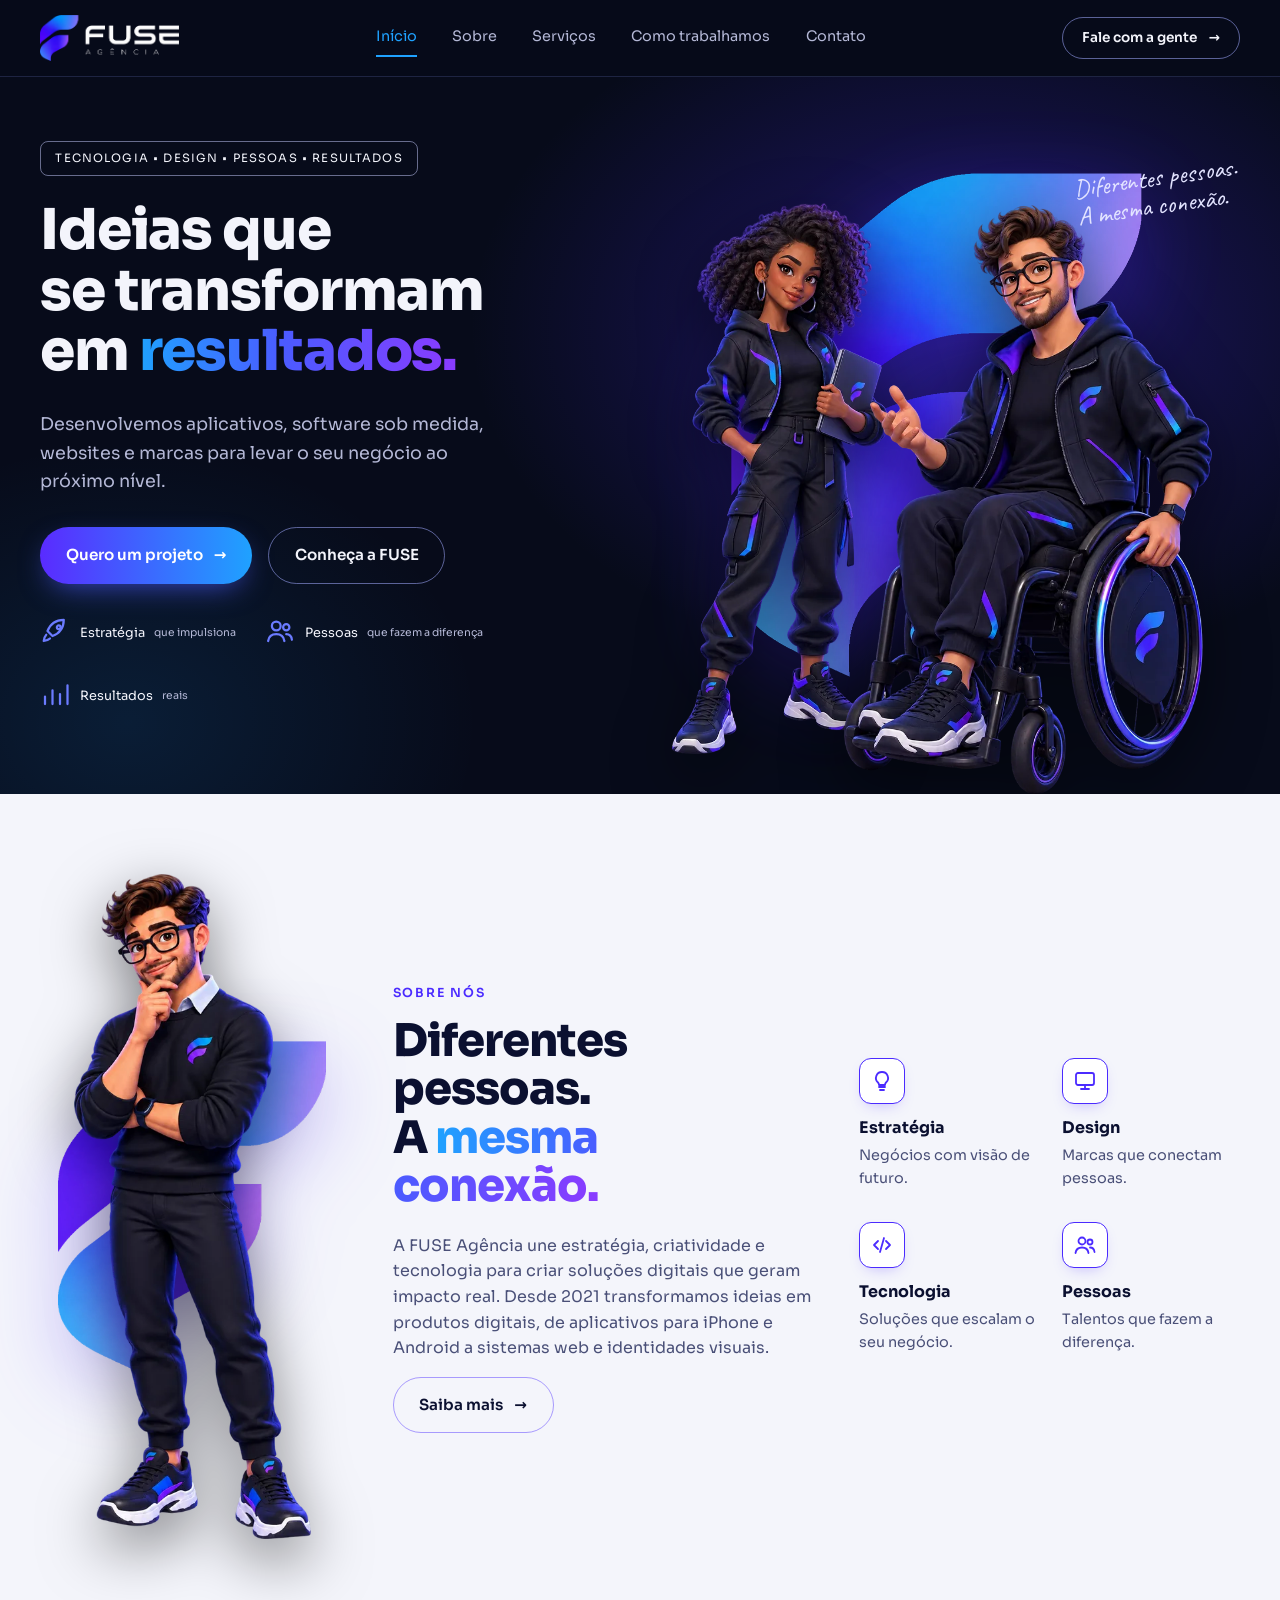
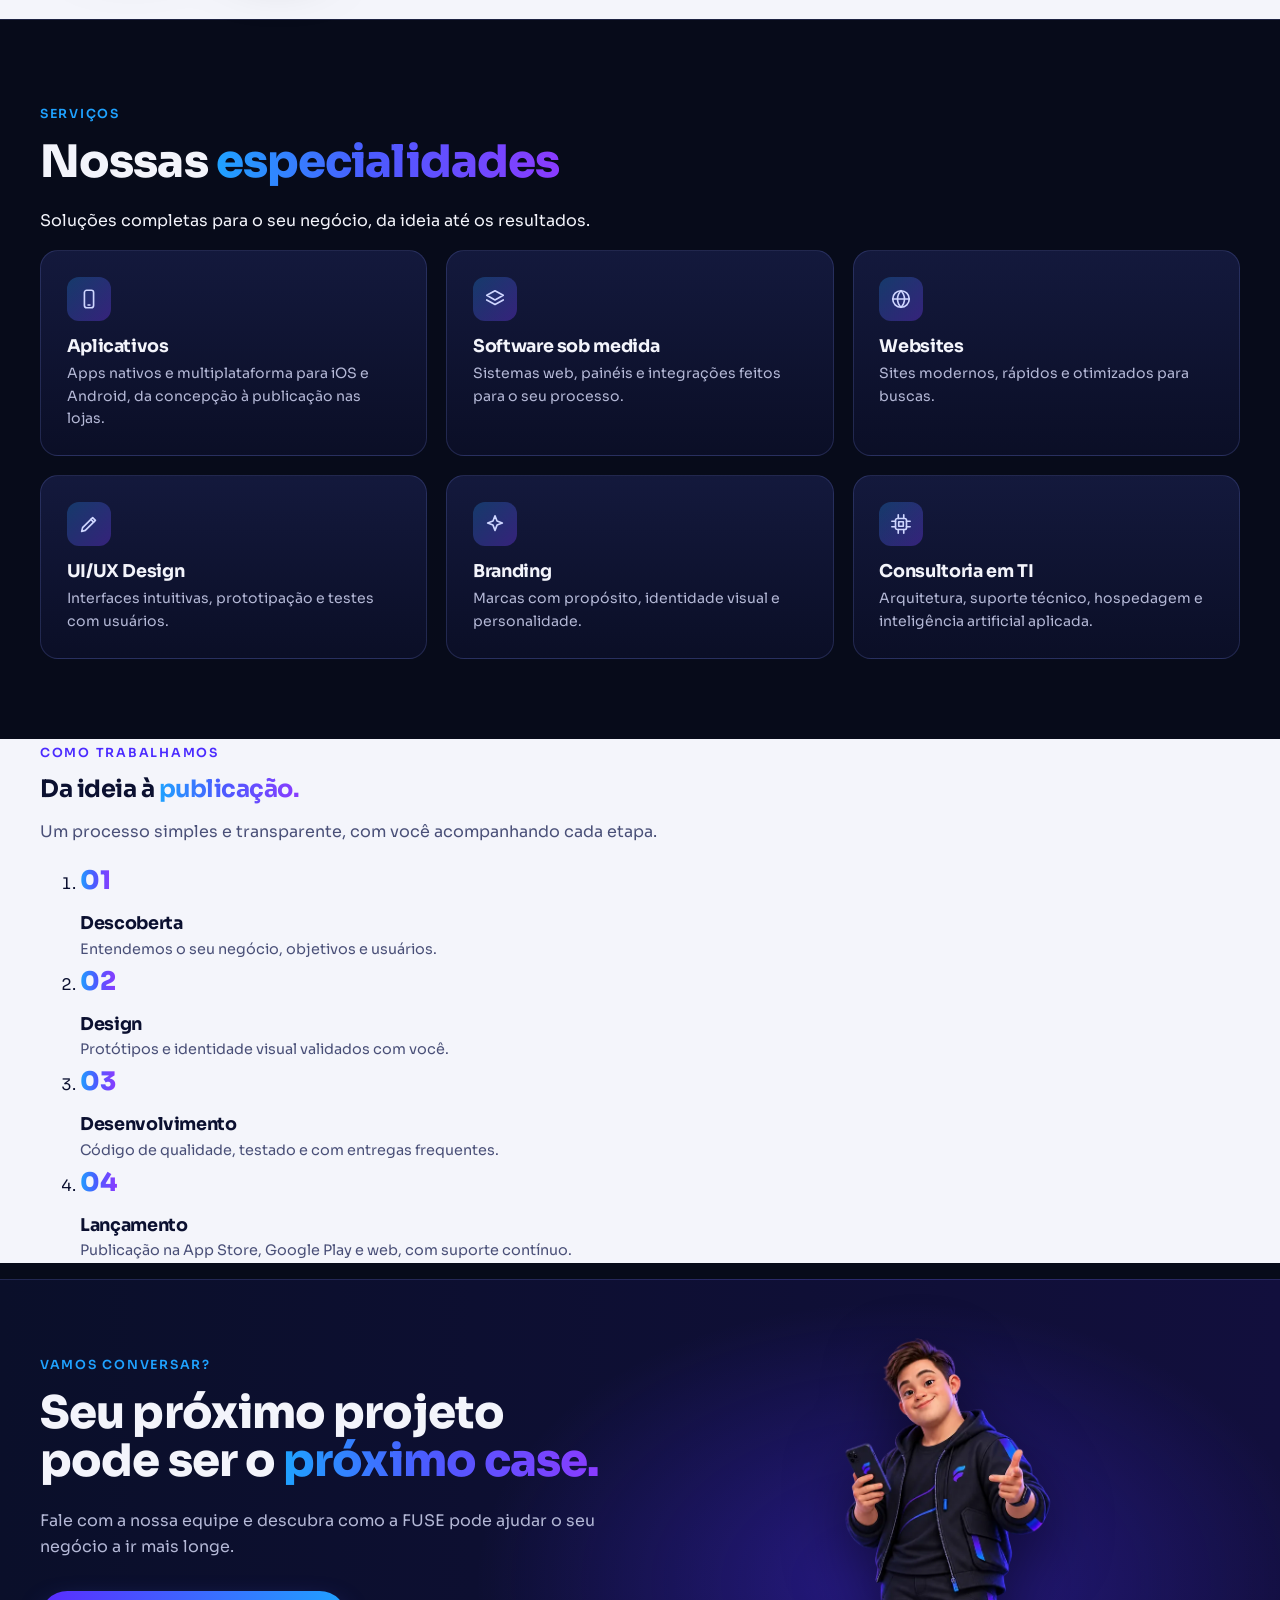
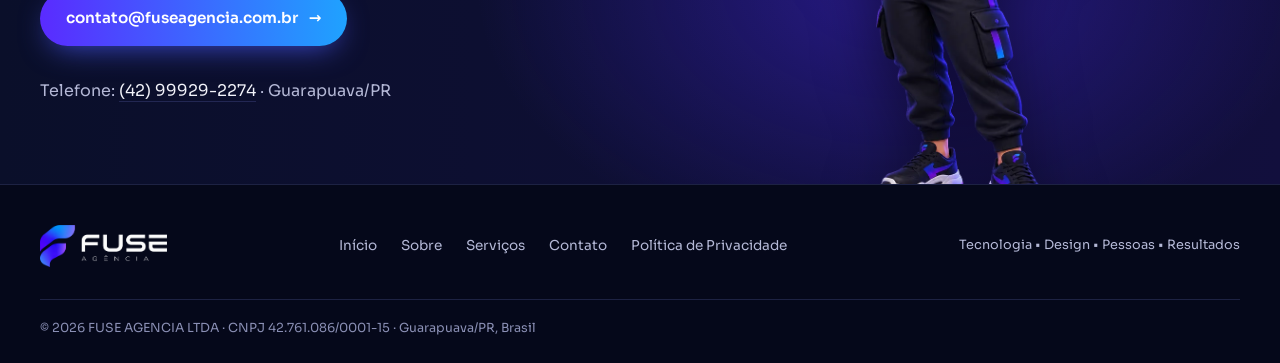
==== commit 2767f6bd: "Símbolo da logo em HD atrás dos personagens do hero e do Sobre Substitui a forma em gradiente genéri" ====
--- a/index.html
+++ b/index.html
@@ -76,7 +76,7 @@
         </ul>
       </div>
       <div class="hero-art" aria-hidden="true">
-        <div class="swoosh"></div>
+        <img class="emblem emblem-hero" src="assets/img/emblema-hd.webp" alt="">
         <p class="note note-hero">Diferentes pessoas.<br>A mesma conexão.</p>
         <div class="crew">
           <img class="c c-back" src="assets/img/afrotech.webp" alt="">
@@ -90,7 +90,7 @@
   <section class="about section-light" id="sobre">
     <div class="container about-grid">
       <div class="about-art">
-        <div class="swoosh small"></div>
+        <img class="emblem" src="assets/img/emblema-hd.webp" alt="" aria-hidden="true" loading="lazy">
         <img src="assets/img/estrategico.webp" alt="Personagem FUSE em pose pensativa" loading="lazy">
       </div>
       <div class="about-copy">
--- a/assets/css/style.css
+++ b/assets/css/style.css
@@ -128,19 +128,6 @@
 .ci svg { width: 22px; height: 22px; color: #cfd6ff; }
 
 .hero-art { position: relative; min-height: 640px; }
-.swoosh {
-  position: absolute;
-  right: 8%;
-  top: 0;
-  width: 70%;
-  height: 78%;
-  background: linear-gradient(160deg, #1fa2ff, #4b2bff 55%, rgba(75, 43, 255, 0) 85%);
-  border-radius: 0 0 0 100%;
-  clip-path: polygon(30% 0, 100% 0, 100% 15%, 45% 100%, 0 100%);
-  opacity: .7;
-  filter: blur(1px);
-}
-.swoosh.small { right: auto; left: 0; top: 10%; width: 85%; height: 85%; }
 .note-hero { position: absolute; right: 0; top: 10px; z-index: 3; }
 .crew { position: relative; height: 640px; }
 .crew .c {
@@ -289,26 +276,7 @@
 .section-light .btn-outline { color: var(--ink); border-color: rgba(75, 43, 255, .45); }
 .section-light .btn-outline:hover { background: rgba(75, 43, 255, .08); }
 .section-light .pi { background: #fff; color: var(--indigo); box-shadow: 0 6px 16px -8px rgba(75, 43, 255, .4); }
-.section-light .swoosh { opacity: .9; }
-.section-light .about-art img { filter: drop-shadow(0 20px 25px rgba(11, 16, 48, .25)); }
-
-.section-head { max-width: 640px; margin: 0 auto 3rem; text-align: center; }
-.section-head p { color: var(--muted); }
-.section-light .section-head p { color: #4a5078; }
-.services .cards { grid-template-columns: repeat(3, 1fr); }
-
-/* Processo */
-.process { padding: 5rem 0; }
-.process h2 { font-size: clamp(2rem, 3.6vw, 2.8rem); font-weight: 800; }
-.steps { list-style: none; margin: 0; padding: 0; display: grid; grid-template-columns: repeat(4, 1fr); gap: 1.2rem; }
-.steps li {
-  background: #fff;
-  border: 1px solid #e3e5f3;
-  border-radius: var(--radius);
-  padding: 1.6rem;
-  box-shadow: 0 12px 30px -20px rgba(11, 16, 48, .35);
-}
-.steps h3 { font-size: 1.1rem; margin: .8rem 0 .3rem; }
+.section-light .steps h3 { font-size: 1.1rem; margin: .8rem 0 .3rem; }
 .steps p { margin: 0; font-size: .9rem; }
 .num { font-weight: 800; font-size: 1.6rem; background: var(--grad); -webkit-background-clip: text; background-clip: text; color: transparent; }
 
@@ -324,3 +292,21 @@
   .crew .c-back { left: 4%; }
   .crew .c-front { left: 34%; }
 }
+
+/* Símbolo da logo atrás dos personagens */
+.emblem {
+  position: absolute;
+  z-index: 0;
+  left: 50%;
+  top: 50%;
+  width: 82%;
+  height: auto;
+  transform: translate(-50%, -52%);
+  pointer-events: none;
+  filter: drop-shadow(0 25px 45px rgba(75, 43, 255, .35));
+}
+.about-art { isolation: isolate; }
+.about-art img:not(.emblem) { z-index: 1; }
+.emblem-hero { width: 62%; left: 54%; top: 44%; opacity: .95; }
+.section-light .emblem { filter: drop-shadow(0 25px 40px rgba(75, 43, 255, .25)); }
+.about-art .emblem { position: absolute; width: 88%; margin: 0; left: 50%; top: 50%; transform: translate(-50%, -50%); z-index: 0; }
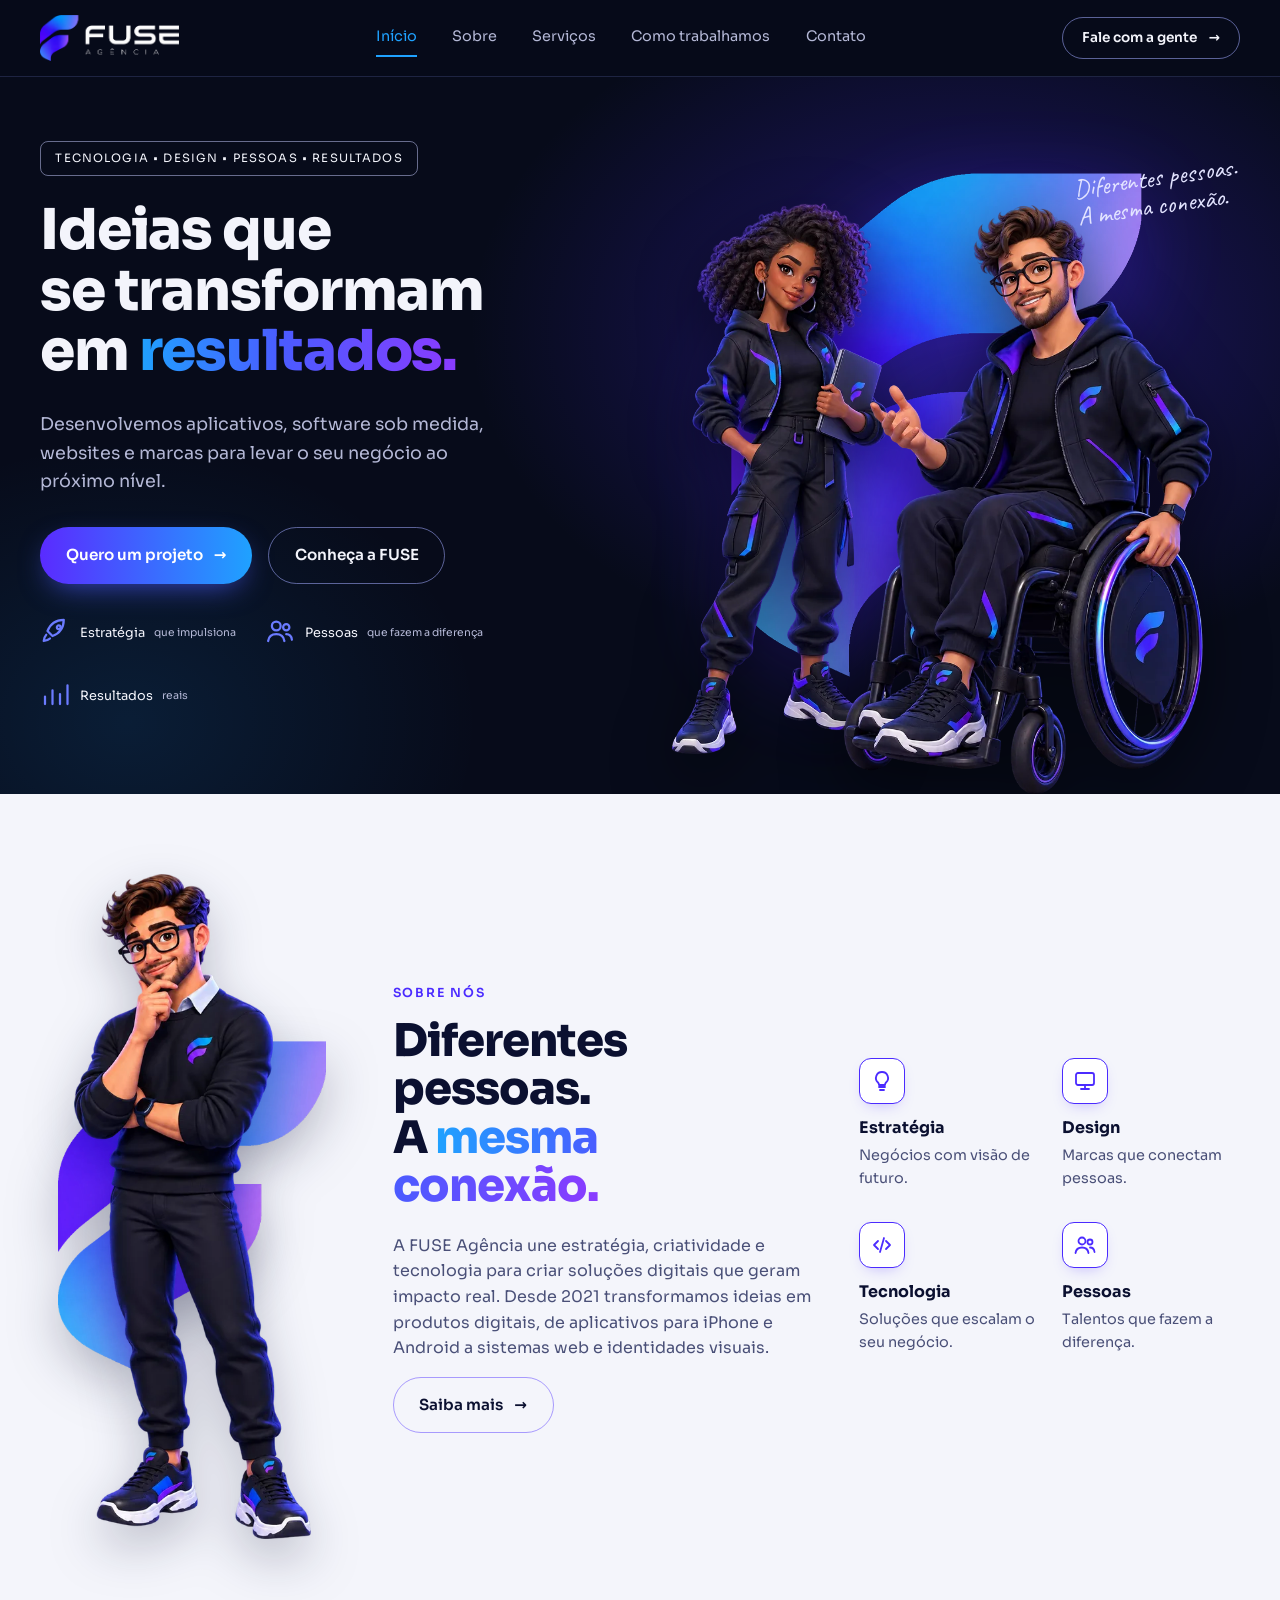
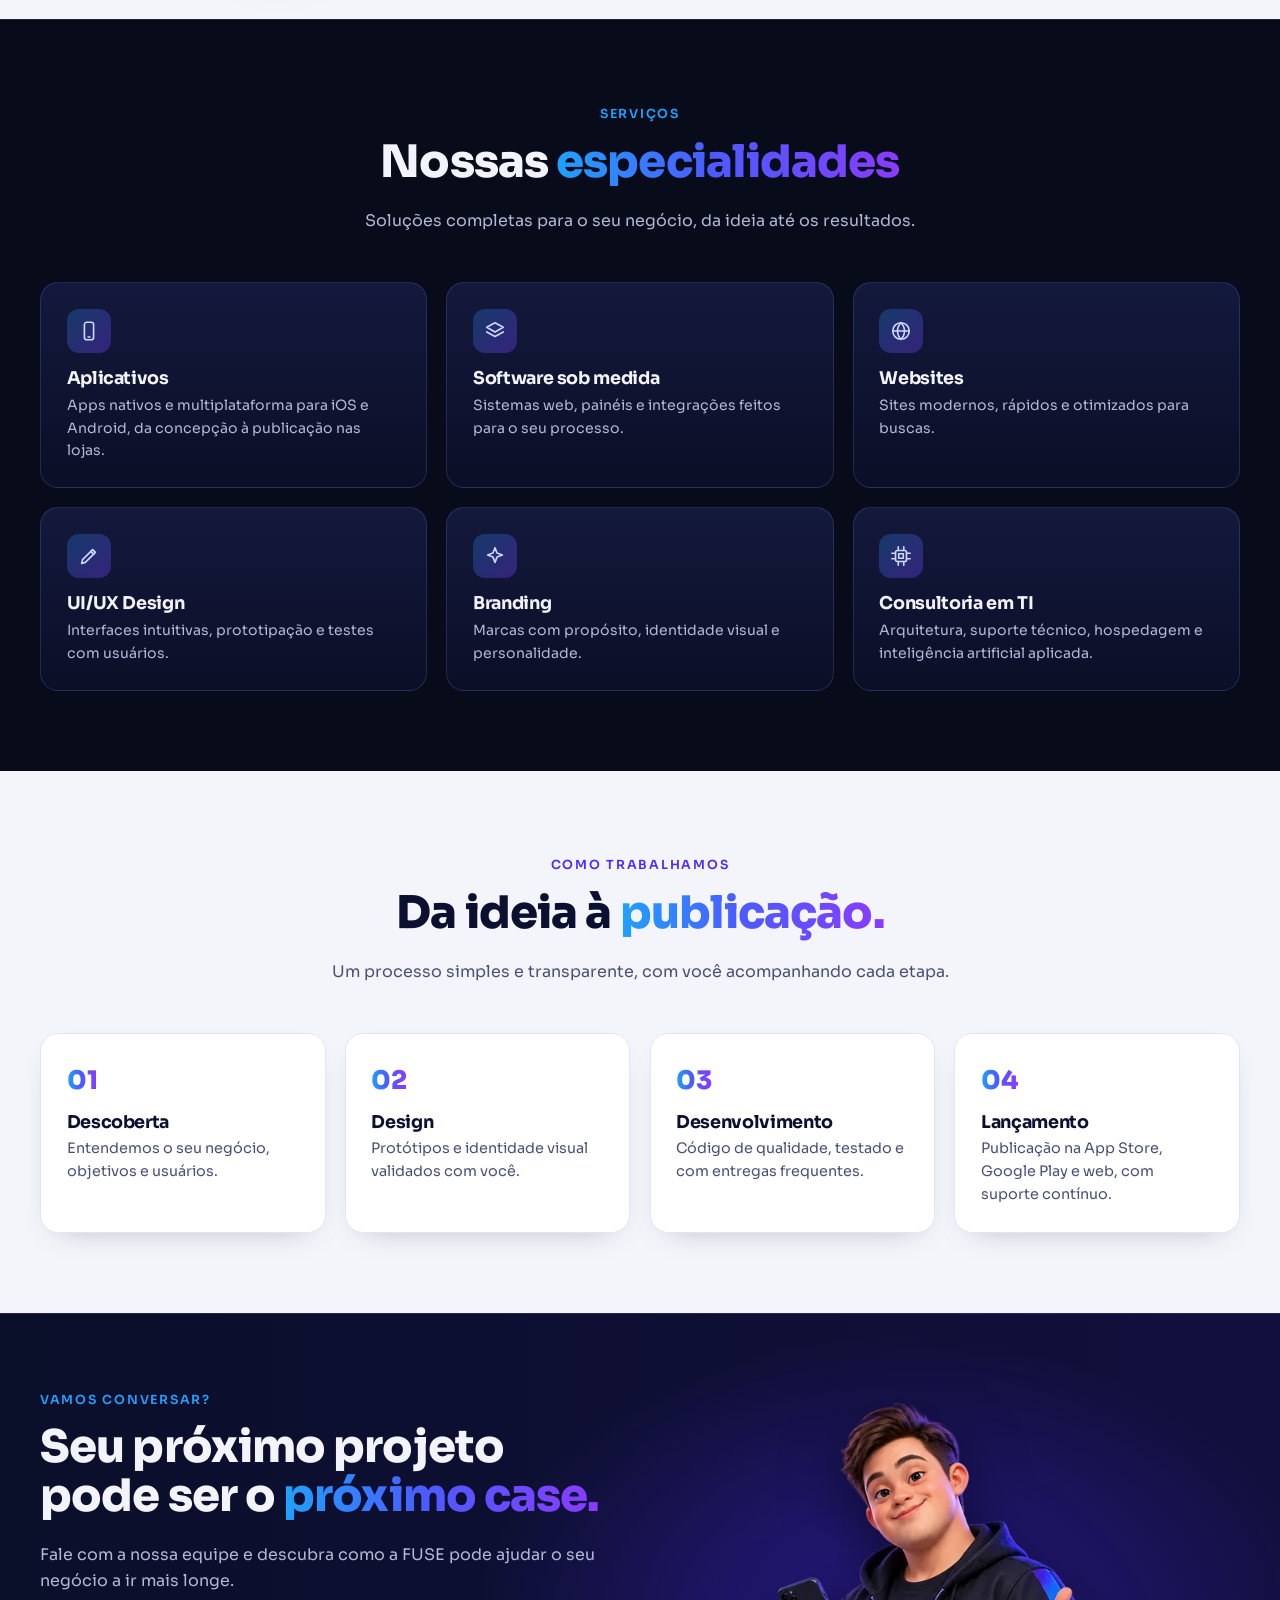
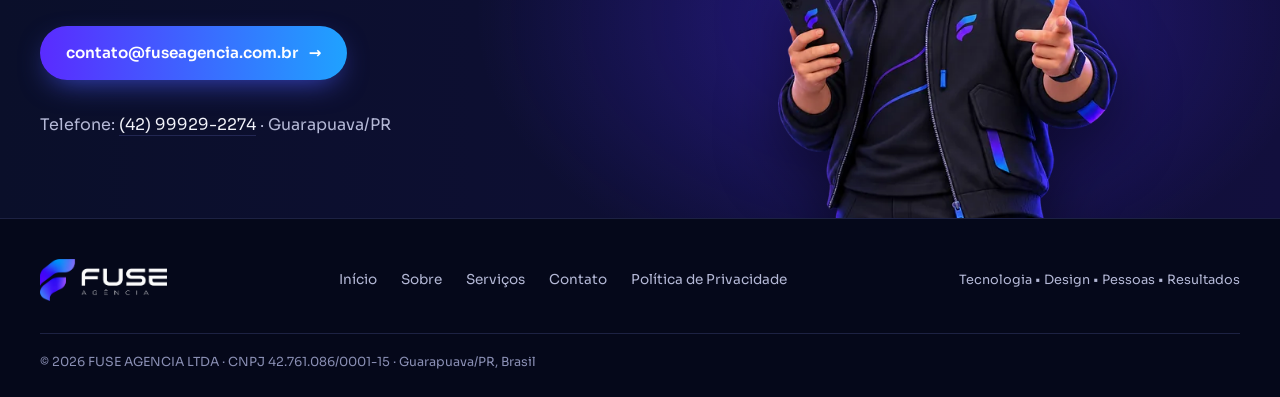
==== commit a2821d30: "Responsividade mobile e correção da seção Como trabalhamos - Restaura estilos das etapas e dos cabeç" ====
--- a/index.html
+++ b/index.html
@@ -46,7 +46,7 @@
     <a href="#inicio" class="brand" aria-label="FUSE Agência - início">
       <img src="assets/img/logo-horizontal.webp" alt="FUSE Agência" width="140" height="46">
     </a>
-    <nav class="menu" aria-label="Principal">
+    <nav class="menu" id="menu" aria-label="Principal">
       <a href="#inicio" class="active">Início</a>
       <a href="#sobre">Sobre</a>
       <a href="#servicos">Serviços</a>
@@ -54,6 +54,7 @@
       <a href="#contato">Contato</a>
     </nav>
     <a href="#contato" class="btn btn-outline btn-sm">Fale com a gente <span aria-hidden="true">→</span></a>
+    <button class="nav-toggle" type="button" aria-label="Abrir menu" aria-expanded="false" aria-controls="menu"><span></span></button>
   </div>
 </header>
 
@@ -180,6 +181,19 @@
   </div>
 </footer>
 
-<script>document.getElementById('y').textContent = new Date().getFullYear();</script>
+<script>
+  document.getElementById('y').textContent = new Date().getFullYear();
+  (function () {
+    var header = document.querySelector('.site-header');
+    var toggle = header.querySelector('.nav-toggle');
+    function setOpen(open) {
+      header.classList.toggle('menu-open', open);
+      toggle.setAttribute('aria-expanded', open);
+      toggle.setAttribute('aria-label', open ? 'Fechar menu' : 'Abrir menu');
+    }
+    toggle.addEventListener('click', function () { setOpen(!header.classList.contains('menu-open')); });
+    header.querySelectorAll('.menu a').forEach(function (a) { a.addEventListener('click', function () { setOpen(false); }); });
+  })();
+</script>
 </body>
 </html>
--- a/assets/css/style.css
+++ b/assets/css/style.css
@@ -276,7 +276,25 @@
 .section-light .btn-outline { color: var(--ink); border-color: rgba(75, 43, 255, .45); }
 .section-light .btn-outline:hover { background: rgba(75, 43, 255, .08); }
 .section-light .pi { background: #fff; color: var(--indigo); box-shadow: 0 6px 16px -8px rgba(75, 43, 255, .4); }
-.section-light .steps h3 { font-size: 1.1rem; margin: .8rem 0 .3rem; }
+.section-light .about-art img { filter: drop-shadow(0 20px 25px rgba(11, 16, 48, .25)); }
+
+.section-head { max-width: 640px; margin: 0 auto 3rem; text-align: center; }
+.section-head p { color: var(--muted); }
+.section-light .section-head p { color: #4a5078; }
+.services .cards { grid-template-columns: repeat(3, 1fr); }
+
+/* Processo */
+.process { padding: 5rem 0; }
+.process h2 { font-size: clamp(2rem, 3.6vw, 2.8rem); font-weight: 800; }
+.steps { list-style: none; margin: 0; padding: 0; display: grid; grid-template-columns: repeat(4, 1fr); gap: 1.2rem; }
+.steps li {
+  background: #fff;
+  border: 1px solid #e3e5f3;
+  border-radius: var(--radius);
+  padding: 1.6rem;
+  box-shadow: 0 12px 30px -20px rgba(11, 16, 48, .35);
+}
+.steps h3 { font-size: 1.1rem; margin: .8rem 0 .3rem; }
 .steps p { margin: 0; font-size: .9rem; }
 .num { font-weight: 800; font-size: 1.6rem; background: var(--grad); -webkit-background-clip: text; background-clip: text; color: transparent; }
 
@@ -310,3 +328,121 @@
 .emblem-hero { width: 62%; left: 54%; top: 44%; opacity: .95; }
 .section-light .emblem { filter: drop-shadow(0 25px 40px rgba(75, 43, 255, .25)); }
 .about-art .emblem { position: absolute; width: 88%; margin: 0; left: 50%; top: 50%; transform: translate(-50%, -50%); z-index: 0; }
+
+/* ---------- Menu mobile ---------- */
+.nav-toggle { display: none; }
+
+/* ---------- Mobile (refinado) ---------- */
+@media (max-width: 860px) {
+  .nav { height: 64px; }
+  .brand img { height: 38px; }
+  .nav-toggle {
+    display: grid;
+    place-items: center;
+    width: 44px;
+    height: 44px;
+    margin-right: -8px;
+    background: none;
+    border: 0;
+    cursor: pointer;
+  }
+  .nav-toggle span, .nav-toggle span::before, .nav-toggle span::after {
+    display: block;
+    width: 22px;
+    height: 2px;
+    border-radius: 2px;
+    background: var(--text);
+    transition: transform .25s, opacity .25s;
+    content: "";
+  }
+  .nav-toggle span { position: relative; }
+  .nav-toggle span::before { position: absolute; top: -7px; }
+  .nav-toggle span::after { position: absolute; top: 7px; }
+  .menu-open .nav-toggle span { background: transparent; }
+  .menu-open .nav-toggle span::before { transform: translateY(7px) rotate(45deg); }
+  .menu-open .nav-toggle span::after { transform: translateY(-7px) rotate(-45deg); }
+  .menu {
+    display: flex;
+    flex-direction: column;
+    gap: 0;
+    position: absolute;
+    top: 64px;
+    left: 0;
+    right: 0;
+    padding: .5rem 16px 1.2rem;
+    background: rgba(7, 11, 26, .97);
+    border-bottom: 1px solid var(--line);
+    font-size: 1rem;
+    visibility: hidden;
+    opacity: 0;
+    transform: translateY(-8px);
+    transition: opacity .2s, transform .2s, visibility .2s;
+  }
+  .menu-open .menu { visibility: visible; opacity: 1; transform: none; }
+  .menu a { padding: .9rem 0; border-bottom: 1px solid var(--line); }
+  .menu a.active { border-color: var(--line); }
+  .nav .btn-sm { display: none; }
+
+  /* Hero */
+  .hero { padding-top: 2rem; }
+  .tag { font-size: .62rem; letter-spacing: .06em; padding: .4rem .7rem; margin-bottom: 1.1rem; }
+  .hero h1 { font-size: clamp(2.3rem, 10.5vw, 3.2rem); }
+  .lead { font-size: 1rem; }
+  .actions { flex-direction: column; gap: .75rem; margin: 1.6rem 0; }
+  .actions .btn { justify-content: center; width: 100%; }
+  .hero-points {
+    display: grid;
+    grid-template-columns: repeat(3, 1fr);
+    gap: .5rem;
+    text-align: center;
+    font-size: .78rem;
+  }
+  .hero-points li { flex-direction: column; gap: .35rem; }
+  .hero-points small { font-size: .7rem; }
+  .crew { height: 92vw; max-height: 520px; margin-top: 1rem; }
+  .emblem-hero { width: 66%; left: 56%; }
+
+  /* Seções */
+  .about, .services, .process { padding: 3.5rem 0; }
+  .about h2, .services h2, .cta h2, .process h2 { font-size: clamp(1.8rem, 8vw, 2.4rem); }
+  .section-head { margin-bottom: 2rem; text-align: left; }
+  .about-grid { gap: 2rem; }
+  .about-art { max-width: 150px; }
+  .about-art .emblem { width: 100%; }
+
+  /* Cartões horizontais: ícone/número à esquerda */
+  .services .cards, .steps { grid-template-columns: 1fr; gap: .75rem; }
+  .card, .steps li {
+    display: grid;
+    grid-template-columns: 44px 1fr;
+    column-gap: 1rem;
+    align-items: start;
+    padding: 1.1rem 1.2rem;
+  }
+  .card .ci, .steps .num { grid-row: span 2; }
+  .card h3, .steps h3 { margin: .1rem 0 .25rem; font-size: 1rem; }
+  .steps .num { font-size: 1.4rem; line-height: 1.2; }
+
+  /* CTA */
+  .cta { padding-top: 3.5rem; }
+  .cta-art { height: 300px; margin-top: 1rem; }
+  .cta .btn-primary { font-size: .9rem; }
+
+  /* Rodapé */
+  .footer-top { flex-direction: column; align-items: center; text-align: center; gap: 1.2rem; }
+  .footer-top nav { justify-content: center; gap: .6rem 1.2rem; }
+  .footer-legal { text-align: center; }
+}
+
+@media (min-width: 541px) and (max-width: 860px) {
+  .services .cards, .steps { grid-template-columns: 1fr 1fr; }
+  .hero-copy { max-width: 560px; }
+}
+
+/* CTA: mascote da cintura para cima (o resto fica cortado na borda da seção) */
+.cta-art { overflow: hidden; }
+.cta-art .d { top: 24px; bottom: auto; height: 180%; }
+@media (max-width: 860px) {
+  .cta-art { height: 360px; }
+  .cta-art .d { top: 16px; height: 185%; }
+}
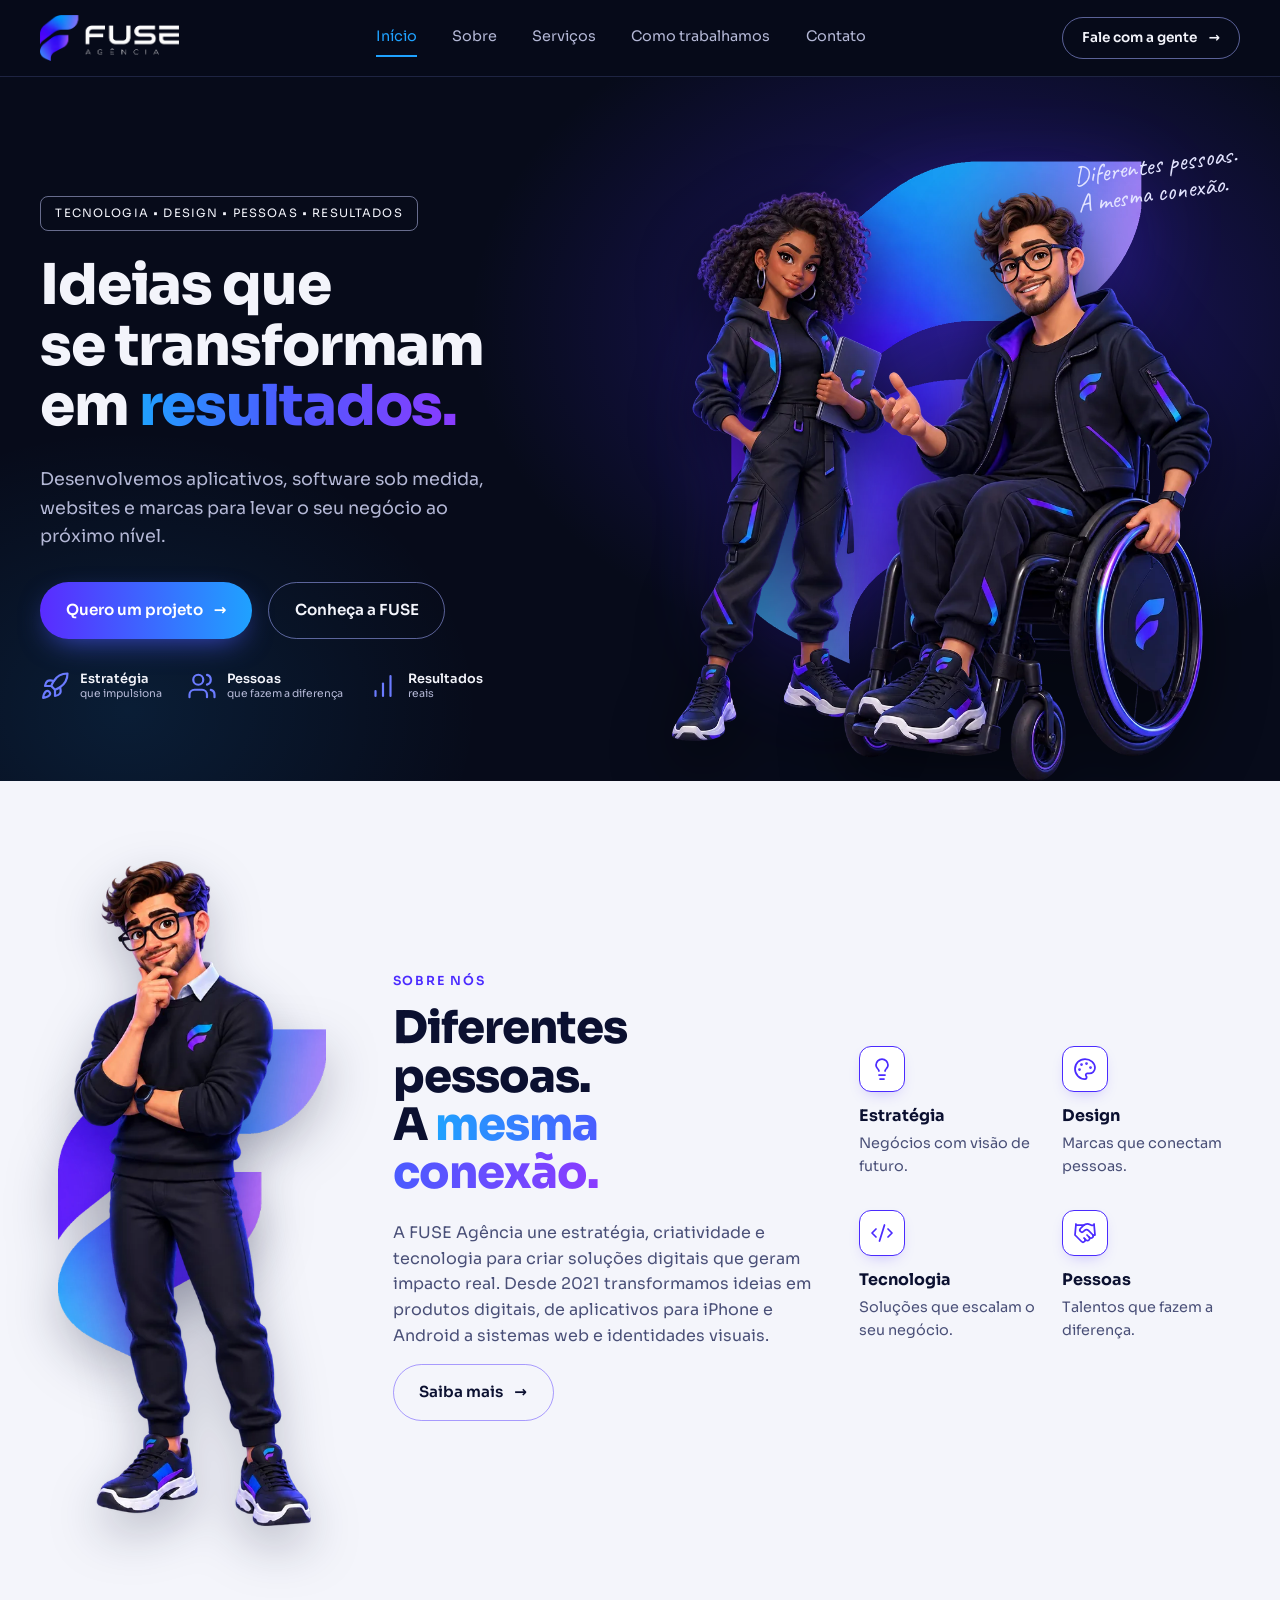
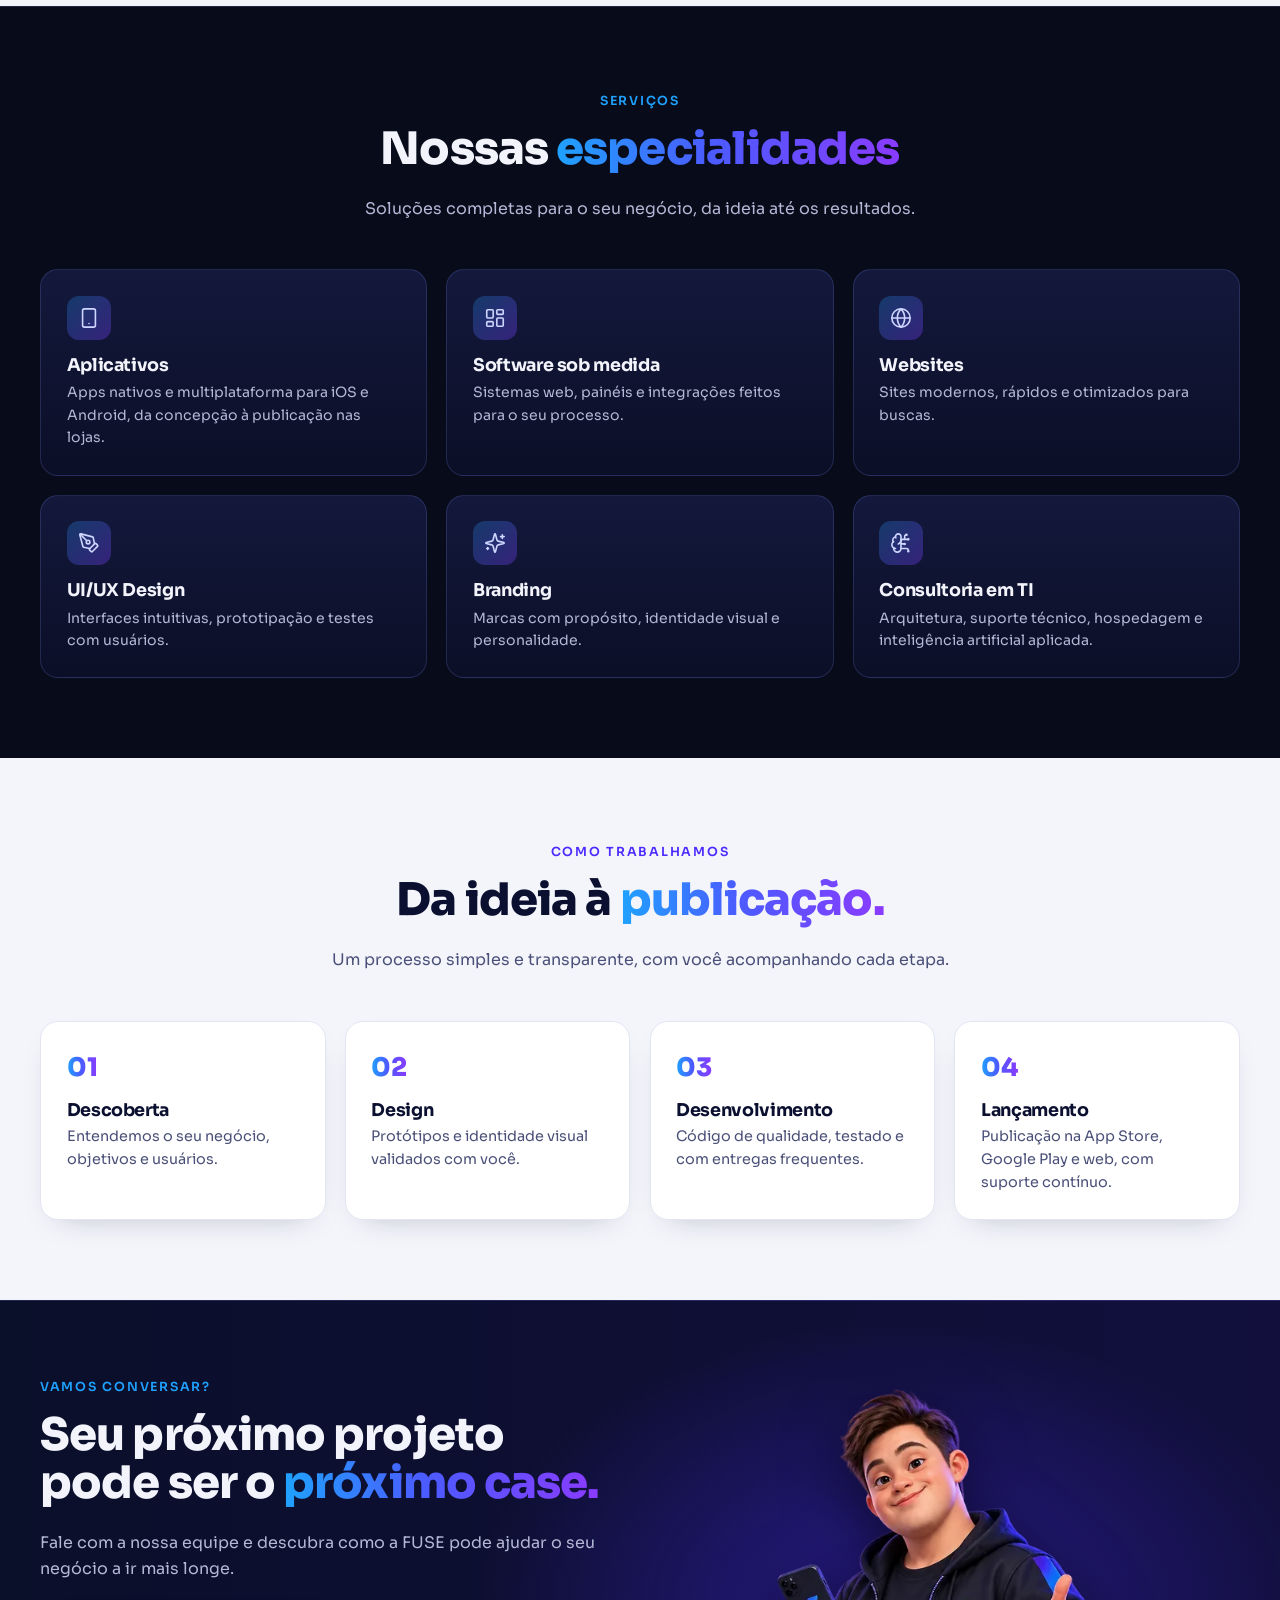
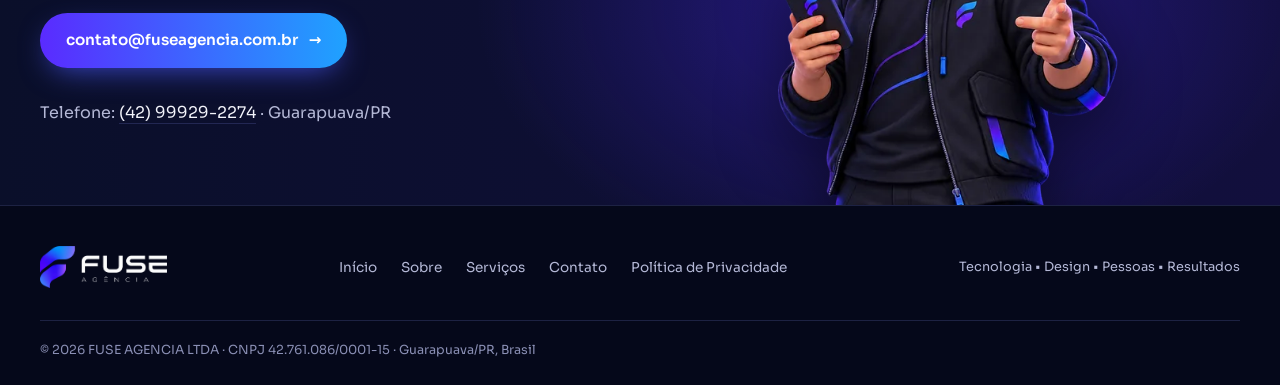
==== commit 3e8ed8e9: "Troca ícones desenhados à mão pela biblioteca Lucide - 13 ícones do lucide-static 0.460.0 (licença I" ====
--- a/index.html
+++ b/index.html
@@ -17,7 +17,7 @@
   <link rel="preconnect" href="https://fonts.googleapis.com">
   <link rel="preconnect" href="https://fonts.gstatic.com" crossorigin>
   <link href="https://fonts.googleapis.com/css2?family=Sora:wght@400;600;700;800&family=Caveat:wght@500&display=swap" rel="stylesheet">
-  <link rel="stylesheet" href="assets/css/style.css">
+  <link rel="stylesheet" href="assets/css/style.css?v=20261030c">
   <script type="application/ld+json">
   {
     "@context": "https://schema.org",
@@ -71,9 +71,9 @@
           <a href="#sobre" class="btn btn-outline">Conheça a FUSE</a>
         </div>
         <ul class="hero-points">
-          <li><span class="ico"><svg viewBox="0 0 24 24" fill="none" stroke="currentColor" stroke-width="1.8" stroke-linecap="round" stroke-linejoin="round" aria-hidden="true"><path d="M5 15c-1.5 1.5-2 5-2 5s3.5-.5 5-2"/><path d="M9 15l-3-3c1.5-4 5-9 13-9 0 8-5 11.5-9 13z"/><circle cx="15" cy="9" r="1.5"/></svg></span>Estratégia<br><small>que impulsiona</small></li>
-          <li><span class="ico"><svg viewBox="0 0 24 24" fill="none" stroke="currentColor" stroke-width="1.8" stroke-linecap="round" stroke-linejoin="round" aria-hidden="true"><circle cx="9" cy="8" r="3.5"/><path d="M2.5 20c.5-3.5 3-5.5 6.5-5.5s6 2 6.5 5.5"/><circle cx="17" cy="9" r="2.5"/><path d="M17 14.5c2.5 0 4.2 1.6 4.5 4.5"/></svg></span>Pessoas<br><small>que fazem a diferença</small></li>
-          <li><span class="ico"><svg viewBox="0 0 24 24" fill="none" stroke="currentColor" stroke-width="1.8" stroke-linecap="round" stroke-linejoin="round" aria-hidden="true"><path d="M4 20V14M10 20V9M16 20V12M22 20V5"/></svg></span>Resultados<br><small>reais</small></li>
+          <li><span class="ico"><svg aria-hidden="true" class="lucide lucide-rocket" xmlns="http://www.w3.org/2000/svg" width="24" height="24" viewBox="0 0 24 24" fill="none" stroke="currentColor" stroke-width="1.75" stroke-linecap="round" stroke-linejoin="round" ><path d="M4.5 16.5c-1.5 1.26-2 5-2 5s3.74-.5 5-2c.71-.84.7-2.13-.09-2.91a2.18 2.18 0 0 0-2.91-.09z"/><path d="m12 15-3-3a22 22 0 0 1 2-3.95A12.88 12.88 0 0 1 22 2c0 2.72-.78 7.5-6 11a22.35 22.35 0 0 1-4 2z"/><path d="M9 12H4s.55-3.03 2-4c1.62-1.08 5 0 5 0"/><path d="M12 15v5s3.03-.55 4-2c1.08-1.62 0-5 0-5"/></svg></span><span class="pt">Estratégia<small>que impulsiona</small></span></li>
+          <li><span class="ico"><svg aria-hidden="true" class="lucide lucide-users" xmlns="http://www.w3.org/2000/svg" width="24" height="24" viewBox="0 0 24 24" fill="none" stroke="currentColor" stroke-width="1.75" stroke-linecap="round" stroke-linejoin="round" ><path d="M16 21v-2a4 4 0 0 0-4-4H6a4 4 0 0 0-4 4v2"/><circle cx="9" cy="7" r="4"/><path d="M22 21v-2a4 4 0 0 0-3-3.87"/><path d="M16 3.13a4 4 0 0 1 0 7.75"/></svg></span><span class="pt">Pessoas<small>que fazem a diferença</small></span></li>
+          <li><span class="ico"><svg aria-hidden="true" class="lucide lucide-chart-no-axes-column-increasing" xmlns="http://www.w3.org/2000/svg" width="24" height="24" viewBox="0 0 24 24" fill="none" stroke="currentColor" stroke-width="1.75" stroke-linecap="round" stroke-linejoin="round" ><line x1="12" x2="12" y1="20" y2="10"/><line x1="18" x2="18" y1="20" y2="4"/><line x1="6" x2="6" y1="20" y2="16"/></svg></span><span class="pt">Resultados<small>reais</small></span></li>
         </ul>
       </div>
       <div class="hero-art" aria-hidden="true">
@@ -101,10 +101,10 @@
         <a href="#servicos" class="btn btn-outline">Saiba mais <span aria-hidden="true">→</span></a>
       </div>
       <ul class="pillars">
-        <li><span class="pi"><svg viewBox="0 0 24 24" fill="none" stroke="currentColor" stroke-width="1.8" stroke-linecap="round" stroke-linejoin="round" aria-hidden="true"><path d="M9 18h6M10 21h4"/><path d="M12 3a6 6 0 0 0-4 10.5c.7.7 1 1.5 1 2.5h6c0-1 .3-1.8 1-2.5A6 6 0 0 0 12 3z"/></svg></span><strong>Estratégia</strong>Negócios com visão de futuro.</li>
-        <li><span class="pi"><svg viewBox="0 0 24 24" fill="none" stroke="currentColor" stroke-width="1.8" stroke-linecap="round" stroke-linejoin="round" aria-hidden="true"><rect x="3" y="4" width="18" height="12" rx="2"/><path d="M8 20h8M12 16v4"/></svg></span><strong>Design</strong>Marcas que conectam pessoas.</li>
-        <li><span class="pi"><svg viewBox="0 0 24 24" fill="none" stroke="currentColor" stroke-width="1.8" stroke-linecap="round" stroke-linejoin="round" aria-hidden="true"><path d="M8 8l-4 4 4 4M16 8l4 4-4 4M14 5l-4 14"/></svg></span><strong>Tecnologia</strong>Soluções que escalam o seu negócio.</li>
-        <li><span class="pi"><svg viewBox="0 0 24 24" fill="none" stroke="currentColor" stroke-width="1.8" stroke-linecap="round" stroke-linejoin="round" aria-hidden="true"><circle cx="9" cy="8" r="3.5"/><path d="M2.5 20c.5-3.5 3-5.5 6.5-5.5s6 2 6.5 5.5"/><circle cx="17" cy="9" r="2.5"/><path d="M17 14.5c2.5 0 4.2 1.6 4.5 4.5"/></svg></span><strong>Pessoas</strong>Talentos que fazem a diferença.</li>
+        <li><span class="pi"><svg aria-hidden="true" class="lucide lucide-lightbulb" xmlns="http://www.w3.org/2000/svg" width="24" height="24" viewBox="0 0 24 24" fill="none" stroke="currentColor" stroke-width="1.75" stroke-linecap="round" stroke-linejoin="round" ><path d="M15 14c.2-1 .7-1.7 1.5-2.5 1-.9 1.5-2.2 1.5-3.5A6 6 0 0 0 6 8c0 1 .2 2.2 1.5 3.5.7.7 1.3 1.5 1.5 2.5"/><path d="M9 18h6"/><path d="M10 22h4"/></svg></span><strong>Estratégia</strong>Negócios com visão de futuro.</li>
+        <li><span class="pi"><svg aria-hidden="true" class="lucide lucide-palette" xmlns="http://www.w3.org/2000/svg" width="24" height="24" viewBox="0 0 24 24" fill="none" stroke="currentColor" stroke-width="1.75" stroke-linecap="round" stroke-linejoin="round" ><circle cx="13.5" cy="6.5" r=".5" fill="currentColor"/><circle cx="17.5" cy="10.5" r=".5" fill="currentColor"/><circle cx="8.5" cy="7.5" r=".5" fill="currentColor"/><circle cx="6.5" cy="12.5" r=".5" fill="currentColor"/><path d="M12 2C6.5 2 2 6.5 2 12s4.5 10 10 10c.926 0 1.648-.746 1.648-1.688 0-.437-.18-.835-.437-1.125-.29-.289-.438-.652-.438-1.125a1.64 1.64 0 0 1 1.668-1.668h1.996c3.051 0 5.555-2.503 5.555-5.554C21.965 6.012 17.461 2 12 2z"/></svg></span><strong>Design</strong>Marcas que conectam pessoas.</li>
+        <li><span class="pi"><svg aria-hidden="true" class="lucide lucide-code-xml" xmlns="http://www.w3.org/2000/svg" width="24" height="24" viewBox="0 0 24 24" fill="none" stroke="currentColor" stroke-width="1.75" stroke-linecap="round" stroke-linejoin="round" ><path d="m18 16 4-4-4-4"/><path d="m6 8-4 4 4 4"/><path d="m14.5 4-5 16"/></svg></span><strong>Tecnologia</strong>Soluções que escalam o seu negócio.</li>
+        <li><span class="pi"><svg aria-hidden="true" class="lucide lucide-handshake" xmlns="http://www.w3.org/2000/svg" width="24" height="24" viewBox="0 0 24 24" fill="none" stroke="currentColor" stroke-width="1.75" stroke-linecap="round" stroke-linejoin="round" ><path d="m11 17 2 2a1 1 0 1 0 3-3"/><path d="m14 14 2.5 2.5a1 1 0 1 0 3-3l-3.88-3.88a3 3 0 0 0-4.24 0l-.88.88a1 1 0 1 1-3-3l2.81-2.81a5.79 5.79 0 0 1 7.06-.87l.47.28a2 2 0 0 0 1.42.25L21 4"/><path d="m21 3 1 11h-2"/><path d="M3 3 2 14l6.5 6.5a1 1 0 1 0 3-3"/><path d="M3 4h8"/></svg></span><strong>Pessoas</strong>Talentos que fazem a diferença.</li>
       </ul>
     </div>
   </section>
@@ -118,12 +118,12 @@
         <p>Soluções completas para o seu negócio, da ideia até os resultados.</p>
       </div>
       <div class="cards">
-        <article class="card"><span class="ci"><svg viewBox="0 0 24 24" fill="none" stroke="currentColor" stroke-width="1.8" stroke-linecap="round" stroke-linejoin="round" aria-hidden="true"><rect x="7" y="2.5" width="10" height="19" rx="2.5"/><path d="M11 18.5h2"/></svg></span><h3>Aplicativos</h3><p>Apps nativos e multiplataforma para iOS e Android, da concepção à publicação nas lojas.</p></article>
-        <article class="card"><span class="ci"><svg viewBox="0 0 24 24" fill="none" stroke="currentColor" stroke-width="1.8" stroke-linecap="round" stroke-linejoin="round" aria-hidden="true"><path d="M12 3l9 5-9 5-9-5 9-5z"/><path d="M3 13l9 5 9-5"/></svg></span><h3>Software sob medida</h3><p>Sistemas web, painéis e integrações feitos para o seu processo.</p></article>
-        <article class="card"><span class="ci"><svg viewBox="0 0 24 24" fill="none" stroke="currentColor" stroke-width="1.8" stroke-linecap="round" stroke-linejoin="round" aria-hidden="true"><circle cx="12" cy="12" r="9"/><path d="M3 12h18M12 3c2.5 2.5 3.8 5.5 3.8 9s-1.3 6.5-3.8 9c-2.5-2.5-3.8-5.5-3.8-9S9.5 5.5 12 3z"/></svg></span><h3>Websites</h3><p>Sites modernos, rápidos e otimizados para buscas.</p></article>
-        <article class="card"><span class="ci"><svg viewBox="0 0 24 24" fill="none" stroke="currentColor" stroke-width="1.8" stroke-linecap="round" stroke-linejoin="round" aria-hidden="true"><path d="M4 20l4-1 11-11-3-3L5 16l-1 4z"/><path d="M14 7l3 3"/></svg></span><h3>UI/UX Design</h3><p>Interfaces intuitivas, prototipação e testes com usuários.</p></article>
-        <article class="card"><span class="ci"><svg viewBox="0 0 24 24" fill="none" stroke="currentColor" stroke-width="1.8" stroke-linecap="round" stroke-linejoin="round" aria-hidden="true"><path d="M12 3l2.2 5.8L20 11l-5.8 2.2L12 19l-2.2-5.8L4 11l5.8-2.2z"/></svg></span><h3>Branding</h3><p>Marcas com propósito, identidade visual e personalidade.</p></article>
-        <article class="card"><span class="ci"><svg viewBox="0 0 24 24" fill="none" stroke="currentColor" stroke-width="1.8" stroke-linecap="round" stroke-linejoin="round" aria-hidden="true"><rect x="6" y="6" width="12" height="12" rx="2"/><rect x="9.5" y="9.5" width="5" height="5"/><path d="M9 2v4M15 2v4M9 18v4M15 18v4M2 9h4M2 15h4M18 9h4M18 15h4"/></svg></span><h3>Consultoria em TI</h3><p>Arquitetura, suporte técnico, hospedagem e inteligência artificial aplicada.</p></article>
+        <article class="card"><span class="ci"><svg aria-hidden="true" class="lucide lucide-smartphone" xmlns="http://www.w3.org/2000/svg" width="24" height="24" viewBox="0 0 24 24" fill="none" stroke="currentColor" stroke-width="1.75" stroke-linecap="round" stroke-linejoin="round" ><rect width="14" height="20" x="5" y="2" rx="2" ry="2"/><path d="M12 18h.01"/></svg></span><h3>Aplicativos</h3><p>Apps nativos e multiplataforma para iOS e Android, da concepção à publicação nas lojas.</p></article>
+        <article class="card"><span class="ci"><svg aria-hidden="true" class="lucide lucide-layout-dashboard" xmlns="http://www.w3.org/2000/svg" width="24" height="24" viewBox="0 0 24 24" fill="none" stroke="currentColor" stroke-width="1.75" stroke-linecap="round" stroke-linejoin="round" ><rect width="7" height="9" x="3" y="3" rx="1"/><rect width="7" height="5" x="14" y="3" rx="1"/><rect width="7" height="9" x="14" y="12" rx="1"/><rect width="7" height="5" x="3" y="16" rx="1"/></svg></span><h3>Software sob medida</h3><p>Sistemas web, painéis e integrações feitos para o seu processo.</p></article>
+        <article class="card"><span class="ci"><svg aria-hidden="true" class="lucide lucide-globe" xmlns="http://www.w3.org/2000/svg" width="24" height="24" viewBox="0 0 24 24" fill="none" stroke="currentColor" stroke-width="1.75" stroke-linecap="round" stroke-linejoin="round" ><circle cx="12" cy="12" r="10"/><path d="M12 2a14.5 14.5 0 0 0 0 20 14.5 14.5 0 0 0 0-20"/><path d="M2 12h20"/></svg></span><h3>Websites</h3><p>Sites modernos, rápidos e otimizados para buscas.</p></article>
+        <article class="card"><span class="ci"><svg aria-hidden="true" class="lucide lucide-pen-tool" xmlns="http://www.w3.org/2000/svg" width="24" height="24" viewBox="0 0 24 24" fill="none" stroke="currentColor" stroke-width="1.75" stroke-linecap="round" stroke-linejoin="round" ><path d="M15.707 21.293a1 1 0 0 1-1.414 0l-1.586-1.586a1 1 0 0 1 0-1.414l5.586-5.586a1 1 0 0 1 1.414 0l1.586 1.586a1 1 0 0 1 0 1.414z"/><path d="m18 13-1.375-6.874a1 1 0 0 0-.746-.776L3.235 2.028a1 1 0 0 0-1.207 1.207L5.35 15.879a1 1 0 0 0 .776.746L13 18"/><path d="m2.3 2.3 7.286 7.286"/><circle cx="11" cy="11" r="2"/></svg></span><h3>UI/UX Design</h3><p>Interfaces intuitivas, prototipação e testes com usuários.</p></article>
+        <article class="card"><span class="ci"><svg aria-hidden="true" class="lucide lucide-sparkles" xmlns="http://www.w3.org/2000/svg" width="24" height="24" viewBox="0 0 24 24" fill="none" stroke="currentColor" stroke-width="1.75" stroke-linecap="round" stroke-linejoin="round" ><path d="M9.937 15.5A2 2 0 0 0 8.5 14.063l-6.135-1.582a.5.5 0 0 1 0-.962L8.5 9.936A2 2 0 0 0 9.937 8.5l1.582-6.135a.5.5 0 0 1 .963 0L14.063 8.5A2 2 0 0 0 15.5 9.937l6.135 1.581a.5.5 0 0 1 0 .964L15.5 14.063a2 2 0 0 0-1.437 1.437l-1.582 6.135a.5.5 0 0 1-.963 0z"/><path d="M20 3v4"/><path d="M22 5h-4"/><path d="M4 17v2"/><path d="M5 18H3"/></svg></span><h3>Branding</h3><p>Marcas com propósito, identidade visual e personalidade.</p></article>
+        <article class="card"><span class="ci"><svg aria-hidden="true" class="lucide lucide-brain-circuit" xmlns="http://www.w3.org/2000/svg" width="24" height="24" viewBox="0 0 24 24" fill="none" stroke="currentColor" stroke-width="1.75" stroke-linecap="round" stroke-linejoin="round" ><path d="M12 5a3 3 0 1 0-5.997.125 4 4 0 0 0-2.526 5.77 4 4 0 0 0 .556 6.588A4 4 0 1 0 12 18Z"/><path d="M9 13a4.5 4.5 0 0 0 3-4"/><path d="M6.003 5.125A3 3 0 0 0 6.401 6.5"/><path d="M3.477 10.896a4 4 0 0 1 .585-.396"/><path d="M6 18a4 4 0 0 1-1.967-.516"/><path d="M12 13h4"/><path d="M12 18h6a2 2 0 0 1 2 2v1"/><path d="M12 8h8"/><path d="M16 8V5a2 2 0 0 1 2-2"/><circle cx="16" cy="13" r=".5"/><circle cx="18" cy="3" r=".5"/><circle cx="20" cy="21" r=".5"/><circle cx="20" cy="8" r=".5"/></svg></span><h3>Consultoria em TI</h3><p>Arquitetura, suporte técnico, hospedagem e inteligência artificial aplicada.</p></article>
       </div>
     </div>
   </section>
--- a/assets/css/style.css
+++ b/assets/css/style.css
@@ -446,3 +446,13 @@
   .cta-art { height: 360px; }
   .cta-art .d { top: 16px; height: 185%; }
 }
+
+/* Ícones Lucide (lucide.dev, licença ISC) */
+.lucide { display: block; flex-shrink: 0; }
+.hero-points { flex-wrap: nowrap; gap: 1.6rem; }
+.hero-points .pt { display: flex; flex-direction: column; font-weight: 600; }
+.hero-points .pt small { font-weight: 400; }
+@media (max-width: 860px) {
+  .hero-points { gap: .5rem; }
+  .hero-points .pt { align-items: center; }
+}
